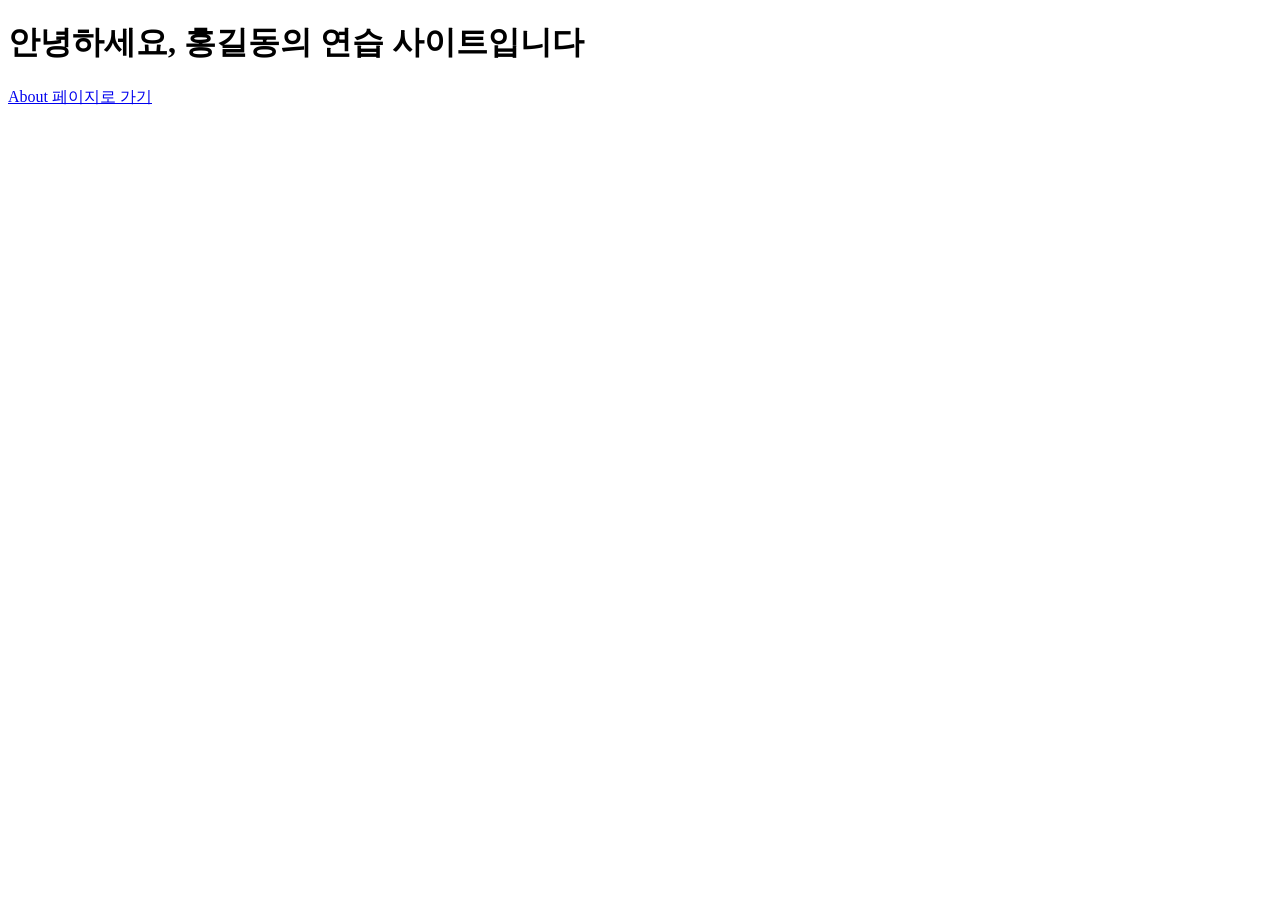
==== index.html @ f02c9bfd "index-about 페이지 추가" ====
<!DOCTYPE html>
<html lang="ko">
<head>
  <meta charset="UTF-8">
  <meta name="viewport" content="width=device-width, initial-scale=1.0">
  <title>홍길동의 연습 사이트</title>
</head>
<body>
  <h1>안녕하세요, 홍길동의 연습 사이트입니다</h1>
  <a href="about.html">About 페이지로 가기</a>
</body>
</html>
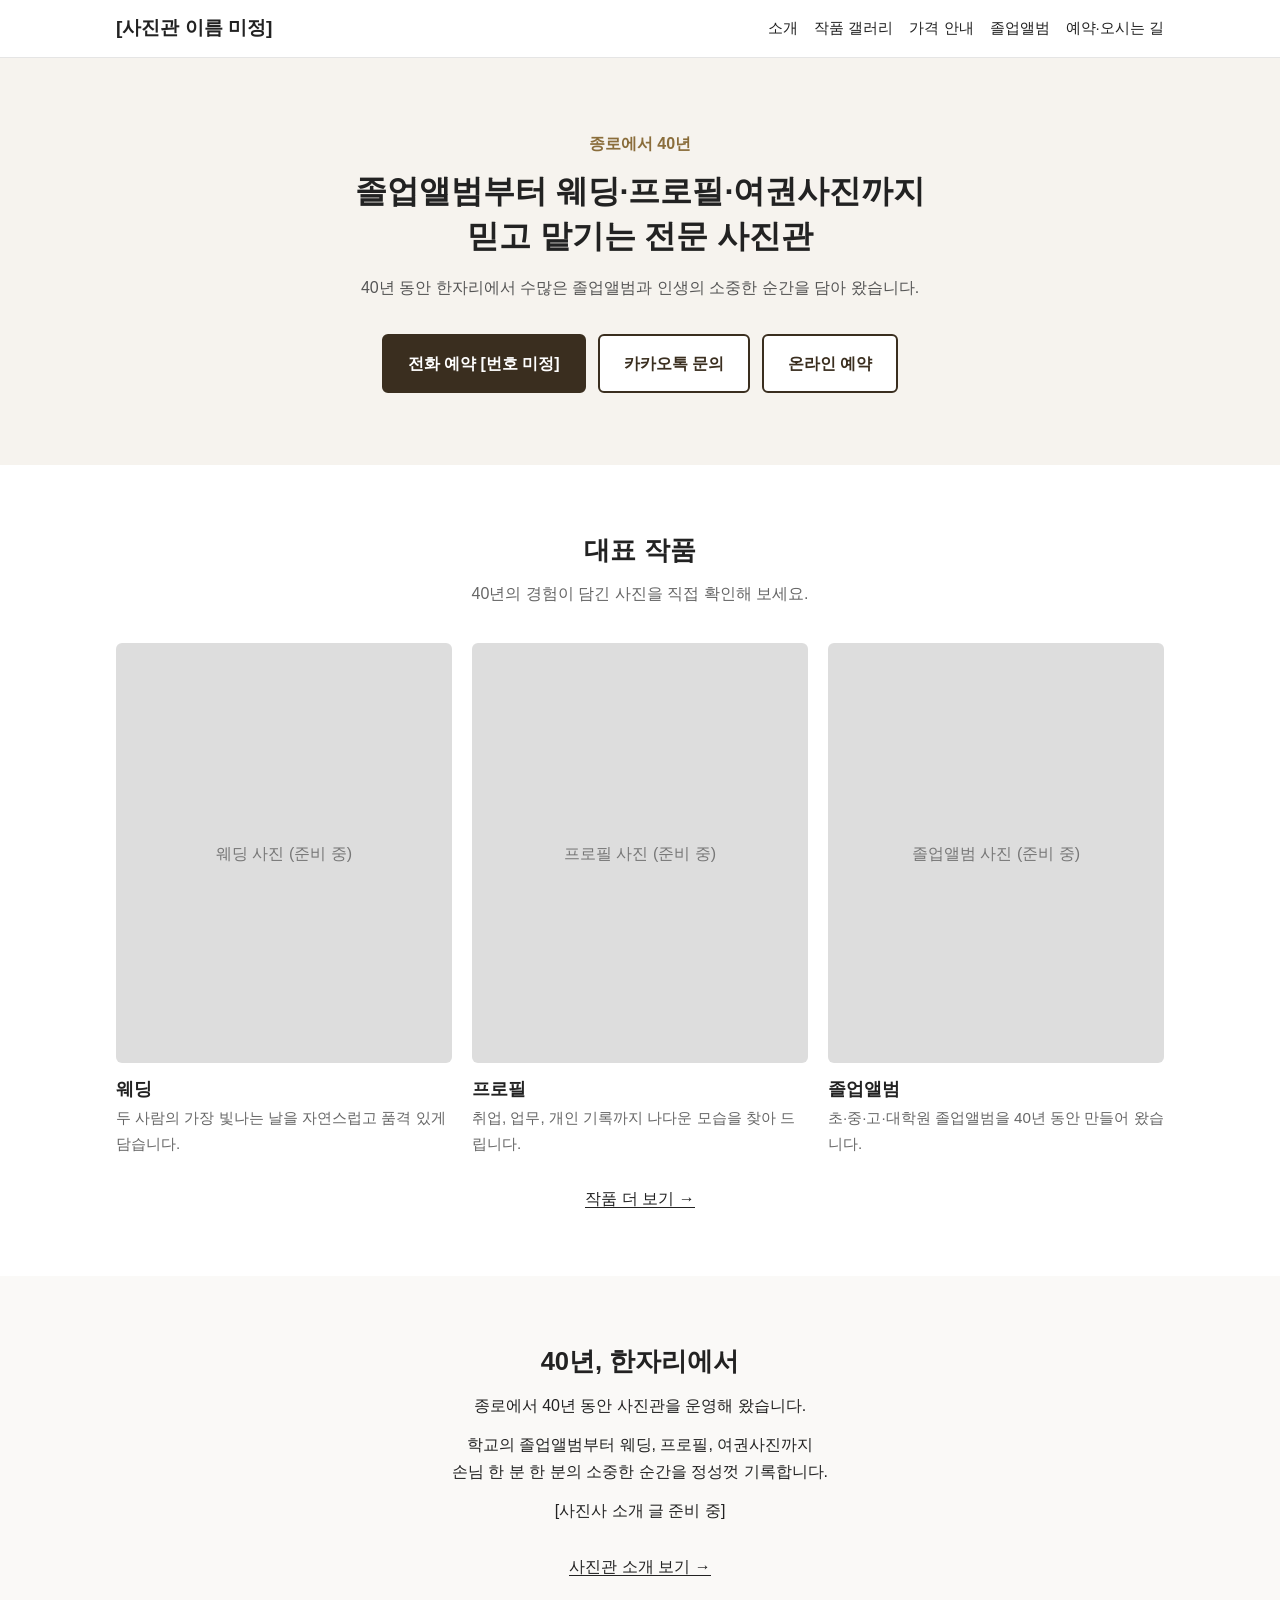
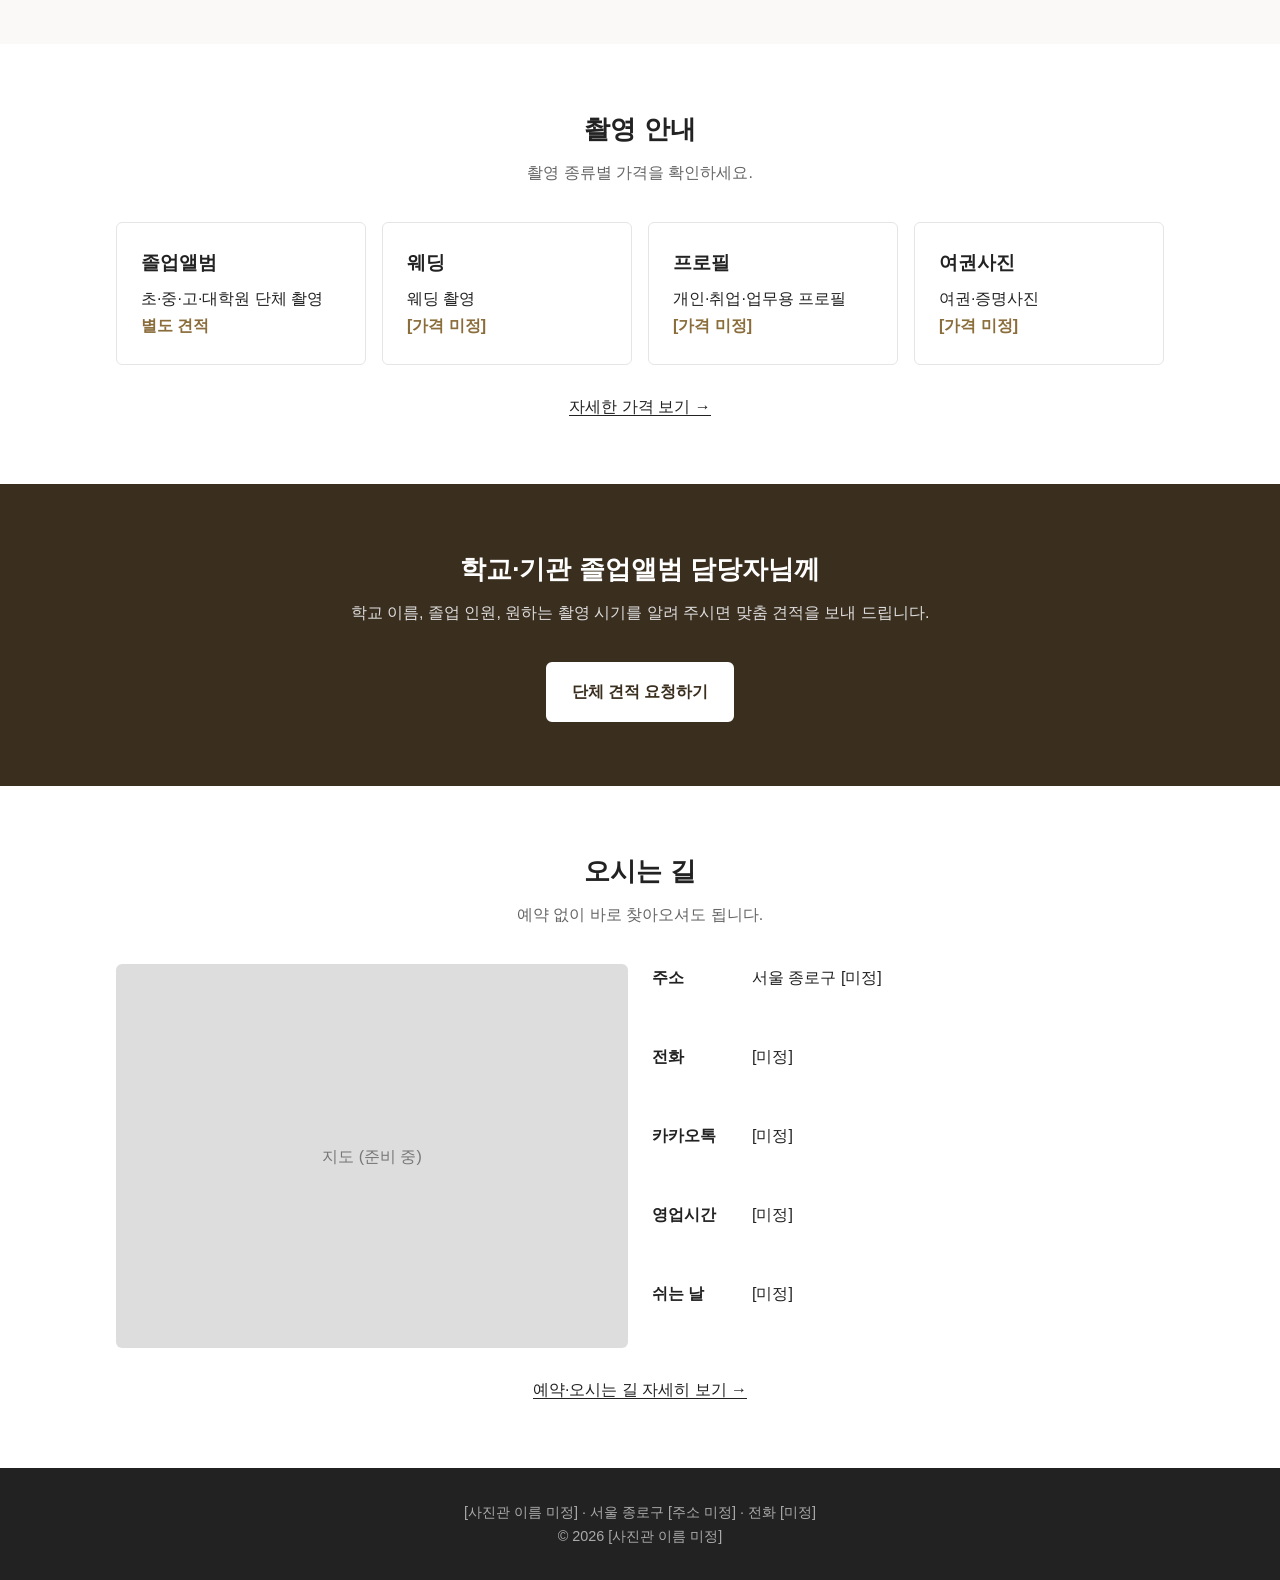
==== commit dbac6e21: "기획안에 맞춰 홈 화면 새로 만들기" ====
--- a/index.html
+++ b/index.html
@@ -3,10 +3,234 @@
 <head>
   <meta charset="UTF-8">
   <meta name="viewport" content="width=device-width, initial-scale=1.0">
-  <title>홍길동의 연습 사이트</title>
+  <title>[사진관 이름 미정] | 종로 40년 전문 사진관</title>
+  <meta name="description" content="종로에서 40년, 졸업앨범부터 웨딩·프로필·여권사진까지 믿고 맡기는 전문 사진관">
+  <style>
+    * { box-sizing: border-box; margin: 0; padding: 0; }
+    body {
+      font-family: "Malgun Gothic", "Apple SD Gothic Neo", sans-serif;
+      color: #222;
+      background: #fff;
+      line-height: 1.7;
+    }
+    a { color: inherit; text-decoration: none; }
+    .wrap { max-width: 1080px; margin: 0 auto; padding: 0 16px; }
+
+    /* 상단 메뉴 */
+    header { border-bottom: 1px solid #e5e5e5; background: #fff; position: sticky; top: 0; z-index: 10; }
+    header .wrap { display: flex; flex-wrap: wrap; align-items: center; justify-content: space-between; gap: 8px; padding-top: 12px; padding-bottom: 12px; }
+    .logo { font-size: 1.2rem; font-weight: bold; }
+    nav { display: flex; flex-wrap: wrap; gap: 4px 16px; font-size: 0.95rem; }
+    nav a:hover { color: #8a6d3b; }
+
+    /* 첫 화면 */
+    .hero { background: #f6f3ee; padding: 72px 0; text-align: center; }
+    .hero .since { color: #8a6d3b; font-weight: bold; margin-bottom: 12px; }
+    .hero h1 { font-size: 2rem; line-height: 1.4; margin-bottom: 16px; word-break: keep-all; }
+    .hero p { color: #555; margin-bottom: 32px; word-break: keep-all; }
+    .buttons { display: flex; flex-wrap: wrap; justify-content: center; gap: 12px; }
+    .btn { display: inline-block; padding: 14px 24px; border-radius: 6px; font-weight: bold; border: 2px solid #3a2e1f; }
+    .btn-main { background: #3a2e1f; color: #fff; }
+    .btn-sub { background: #fff; color: #3a2e1f; }
+
+    /* 공통 구역 */
+    section { padding: 64px 0; }
+    section h2 { font-size: 1.6rem; text-align: center; margin-bottom: 8px; }
+    section .lead { text-align: center; color: #666; margin-bottom: 36px; word-break: keep-all; }
+    .more { text-align: center; margin-top: 28px; }
+    .more a { border-bottom: 1px solid #222; }
+
+    /* 대표 작품 */
+    .grid { display: grid; grid-template-columns: repeat(auto-fit, minmax(240px, 1fr)); gap: 20px; }
+    .photo {
+      aspect-ratio: 4 / 5; background: #ddd; border-radius: 6px;
+      display: flex; align-items: center; justify-content: center; color: #777;
+    }
+    .card h3 { margin-top: 12px; font-size: 1.1rem; }
+    .card p { color: #666; font-size: 0.95rem; }
+
+    /* 소개 */
+    .about { background: #faf9f7; }
+    .about-box { max-width: 720px; margin: 0 auto; text-align: center; word-break: keep-all; }
+    .about-box p { margin-bottom: 12px; }
+
+    /* 촬영 종류 */
+    .services { display: grid; grid-template-columns: repeat(auto-fit, minmax(200px, 1fr)); gap: 16px; }
+    .service { border: 1px solid #e5e5e5; border-radius: 6px; padding: 24px; }
+    .service h3 { margin-bottom: 6px; }
+    .service .price { color: #8a6d3b; font-weight: bold; }
+
+    /* 졸업앨범 단체 */
+    .group { background: #3a2e1f; color: #fff; text-align: center; }
+    .group .lead { color: #ddd; }
+    .group .btn { border-color: #fff; background: #fff; color: #3a2e1f; }
+
+    /* 위치와 영업시간 */
+    .info { display: grid; grid-template-columns: repeat(auto-fit, minmax(260px, 1fr)); gap: 24px; }
+    .map { aspect-ratio: 4 / 3; background: #ddd; border-radius: 6px; display: flex; align-items: center; justify-content: center; color: #777; }
+    .info dl { display: grid; grid-template-columns: 90px 1fr; gap: 10px; }
+    .info dt { font-weight: bold; }
+
+    footer { background: #222; color: #aaa; padding: 32px 0; font-size: 0.9rem; text-align: center; }
+
+    /* 휴대폰 하단 고정 버튼 */
+    .mobile-bar { display: none; }
+    @media (max-width: 640px) {
+      .hero { padding: 48px 0; }
+      .hero h1 { font-size: 1.5rem; }
+      section { padding: 48px 0; }
+      body { padding-bottom: 60px; }
+      .mobile-bar {
+        display: flex; position: fixed; left: 0; right: 0; bottom: 0; z-index: 20;
+      }
+      .mobile-bar a { flex: 1; text-align: center; padding: 16px 0; font-weight: bold; color: #fff; }
+      .mobile-bar .call { background: #3a2e1f; }
+      .mobile-bar .kakao { background: #f7d900; color: #222; }
+    }
+  </style>
 </head>
 <body>
-  <h1>안녕하세요, 홍길동의 연습 사이트입니다</h1>
-  <a href="about.html">About 페이지로 가기</a>
+
+  <!-- 상단 메뉴 -->
+  <header>
+    <div class="wrap">
+      <a href="index.html" class="logo">[사진관 이름 미정]</a>
+      <nav>
+        <a href="about.html">소개</a>
+        <a href="gallery.html">작품 갤러리</a>
+        <a href="price.html">가격 안내</a>
+        <a href="album.html">졸업앨범</a>
+        <a href="contact.html">예약·오시는 길</a>
+      </nav>
+    </div>
+  </header>
+
+  <!-- 첫 화면: 핵심 문장과 예약 버튼 -->
+  <div class="hero">
+    <div class="wrap">
+      <p class="since">종로에서 40년</p>
+      <h1>졸업앨범부터 웨딩·프로필·여권사진까지<br>믿고 맡기는 전문 사진관</h1>
+      <p>40년 동안 한자리에서 수많은 졸업앨범과 인생의 소중한 순간을 담아 왔습니다.</p>
+      <div class="buttons">
+        <a href="tel:" class="btn btn-main">전화 예약 [번호 미정]</a>
+        <a href="#" class="btn btn-sub">카카오톡 문의</a>
+        <a href="contact.html" class="btn btn-sub">온라인 예약</a>
+      </div>
+    </div>
+  </div>
+
+  <!-- 1. 대표 작품 -->
+  <section>
+    <div class="wrap">
+      <h2>대표 작품</h2>
+      <p class="lead">40년의 경험이 담긴 사진을 직접 확인해 보세요.</p>
+      <div class="grid">
+        <div class="card">
+          <div class="photo">웨딩 사진 (준비 중)</div>
+          <h3>웨딩</h3>
+          <p>두 사람의 가장 빛나는 날을 자연스럽고 품격 있게 담습니다.</p>
+        </div>
+        <div class="card">
+          <div class="photo">프로필 사진 (준비 중)</div>
+          <h3>프로필</h3>
+          <p>취업, 업무, 개인 기록까지 나다운 모습을 찾아 드립니다.</p>
+        </div>
+        <div class="card">
+          <div class="photo">졸업앨범 사진 (준비 중)</div>
+          <h3>졸업앨범</h3>
+          <p>초·중·고·대학원 졸업앨범을 40년 동안 만들어 왔습니다.</p>
+        </div>
+      </div>
+      <p class="more"><a href="gallery.html">작품 더 보기 →</a></p>
+    </div>
+  </section>
+
+  <!-- 2. 40년 경력과 사진사 소개 -->
+  <section class="about">
+    <div class="wrap">
+      <h2>40년, 한자리에서</h2>
+      <div class="about-box">
+        <p>종로에서 40년 동안 사진관을 운영해 왔습니다.</p>
+        <p>학교의 졸업앨범부터 웨딩, 프로필, 여권사진까지<br>손님 한 분 한 분의 소중한 순간을 정성껏 기록합니다.</p>
+        <p>[사진사 소개 글 준비 중]</p>
+      </div>
+      <p class="more"><a href="about.html">사진관 소개 보기 →</a></p>
+    </div>
+  </section>
+
+  <!-- 3. 촬영 종류별 가격 -->
+  <section>
+    <div class="wrap">
+      <h2>촬영 안내</h2>
+      <p class="lead">촬영 종류별 가격을 확인하세요.</p>
+      <div class="services">
+        <div class="service">
+          <h3>졸업앨범</h3>
+          <p>초·중·고·대학원 단체 촬영</p>
+          <p class="price">별도 견적</p>
+        </div>
+        <div class="service">
+          <h3>웨딩</h3>
+          <p>웨딩 촬영</p>
+          <p class="price">[가격 미정]</p>
+        </div>
+        <div class="service">
+          <h3>프로필</h3>
+          <p>개인·취업·업무용 프로필</p>
+          <p class="price">[가격 미정]</p>
+        </div>
+        <div class="service">
+          <h3>여권사진</h3>
+          <p>여권·증명사진</p>
+          <p class="price">[가격 미정]</p>
+        </div>
+      </div>
+      <p class="more"><a href="price.html">자세한 가격 보기 →</a></p>
+    </div>
+  </section>
+
+  <!-- 학교·기관 단체 견적 -->
+  <section class="group">
+    <div class="wrap">
+      <h2>학교·기관 졸업앨범 담당자님께</h2>
+      <p class="lead">학교 이름, 졸업 인원, 원하는 촬영 시기를 알려 주시면 맞춤 견적을 보내 드립니다.</p>
+      <div class="buttons">
+        <a href="album.html" class="btn">단체 견적 요청하기</a>
+      </div>
+    </div>
+  </section>
+
+  <!-- 4. 위치와 영업시간 -->
+  <section>
+    <div class="wrap">
+      <h2>오시는 길</h2>
+      <p class="lead">예약 없이 바로 찾아오셔도 됩니다.</p>
+      <div class="info">
+        <div class="map">지도 (준비 중)</div>
+        <dl>
+          <dt>주소</dt><dd>서울 종로구 [미정]</dd>
+          <dt>전화</dt><dd>[미정]</dd>
+          <dt>카카오톡</dt><dd>[미정]</dd>
+          <dt>영업시간</dt><dd>[미정]</dd>
+          <dt>쉬는 날</dt><dd>[미정]</dd>
+        </dl>
+      </div>
+      <p class="more"><a href="contact.html">예약·오시는 길 자세히 보기 →</a></p>
+    </div>
+  </section>
+
+  <footer>
+    <div class="wrap">
+      <p>[사진관 이름 미정] · 서울 종로구 [주소 미정] · 전화 [미정]</p>
+      <p>© 2026 [사진관 이름 미정]</p>
+    </div>
+  </footer>
+
+  <!-- 휴대폰에서만 보이는 하단 버튼 -->
+  <div class="mobile-bar">
+    <a href="tel:" class="call">전화 예약</a>
+    <a href="#" class="kakao">카카오톡 문의</a>
+  </div>
+
 </body>
 </html>
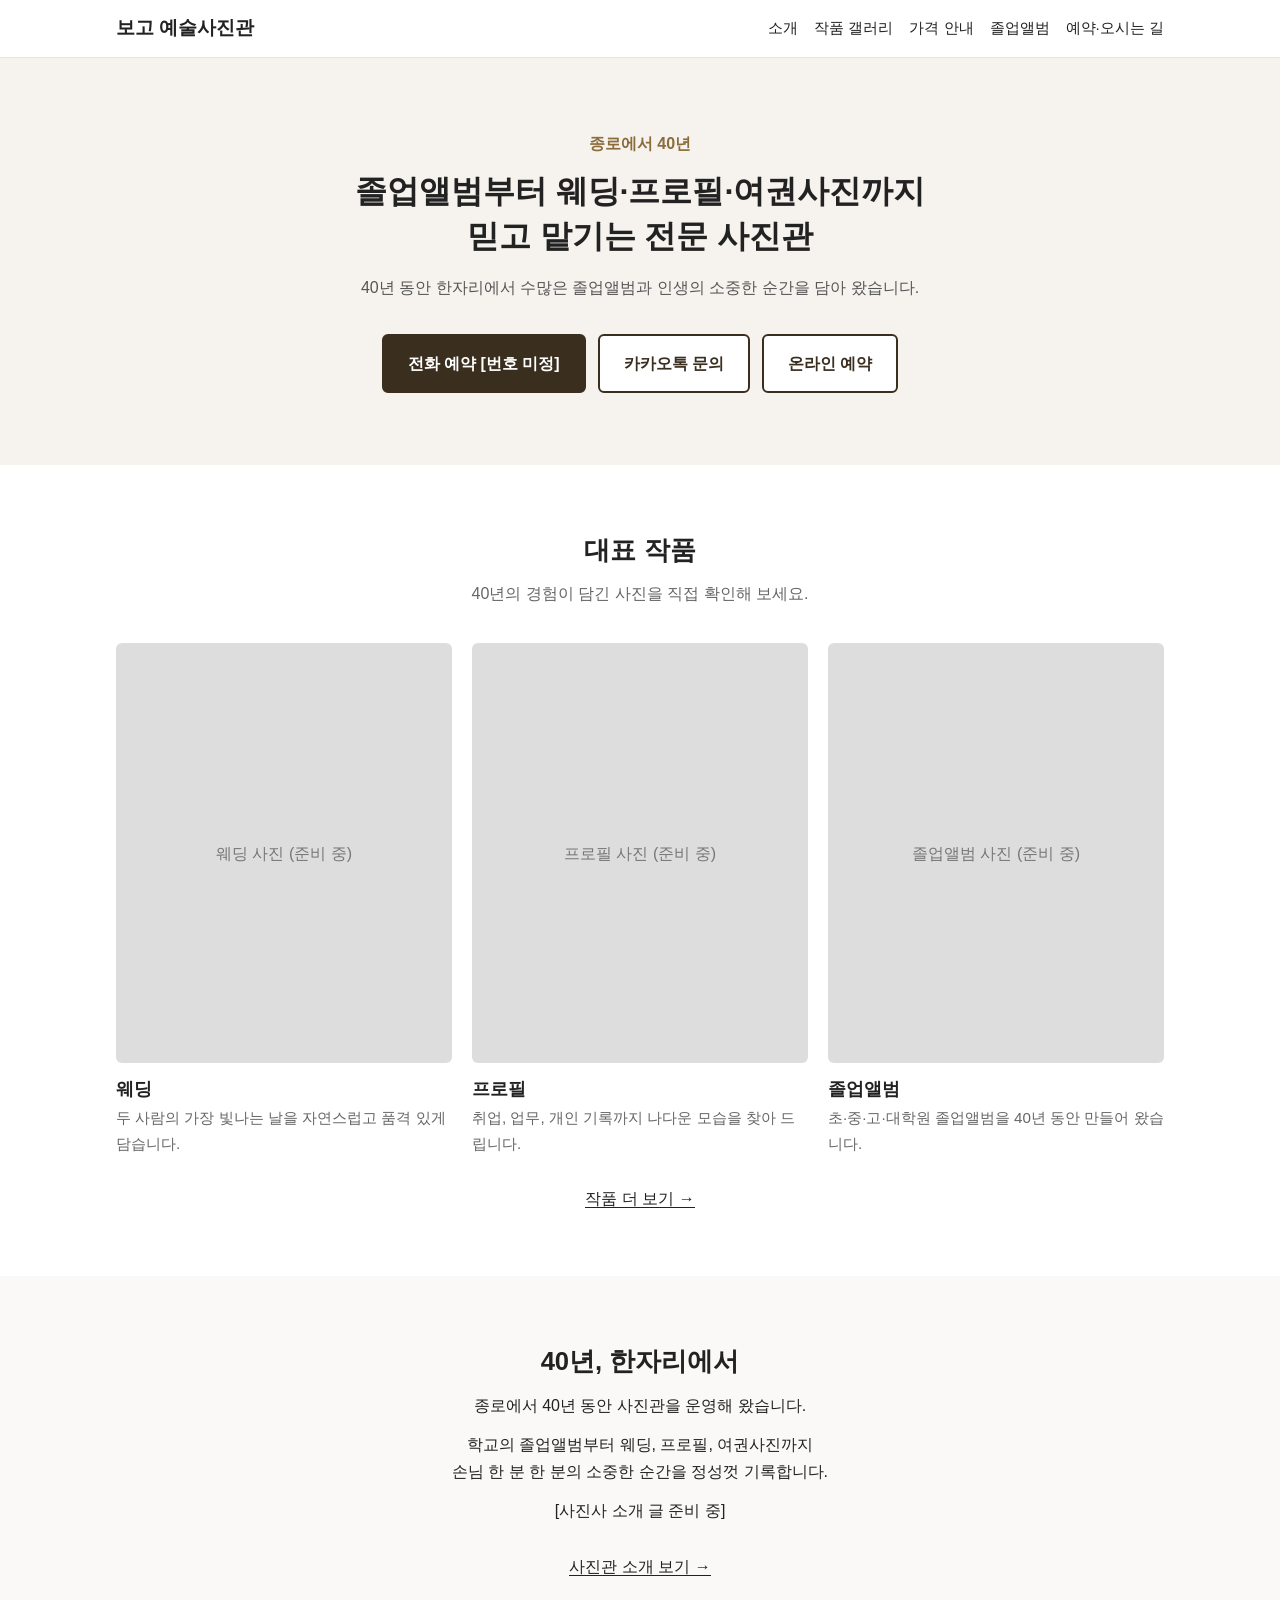
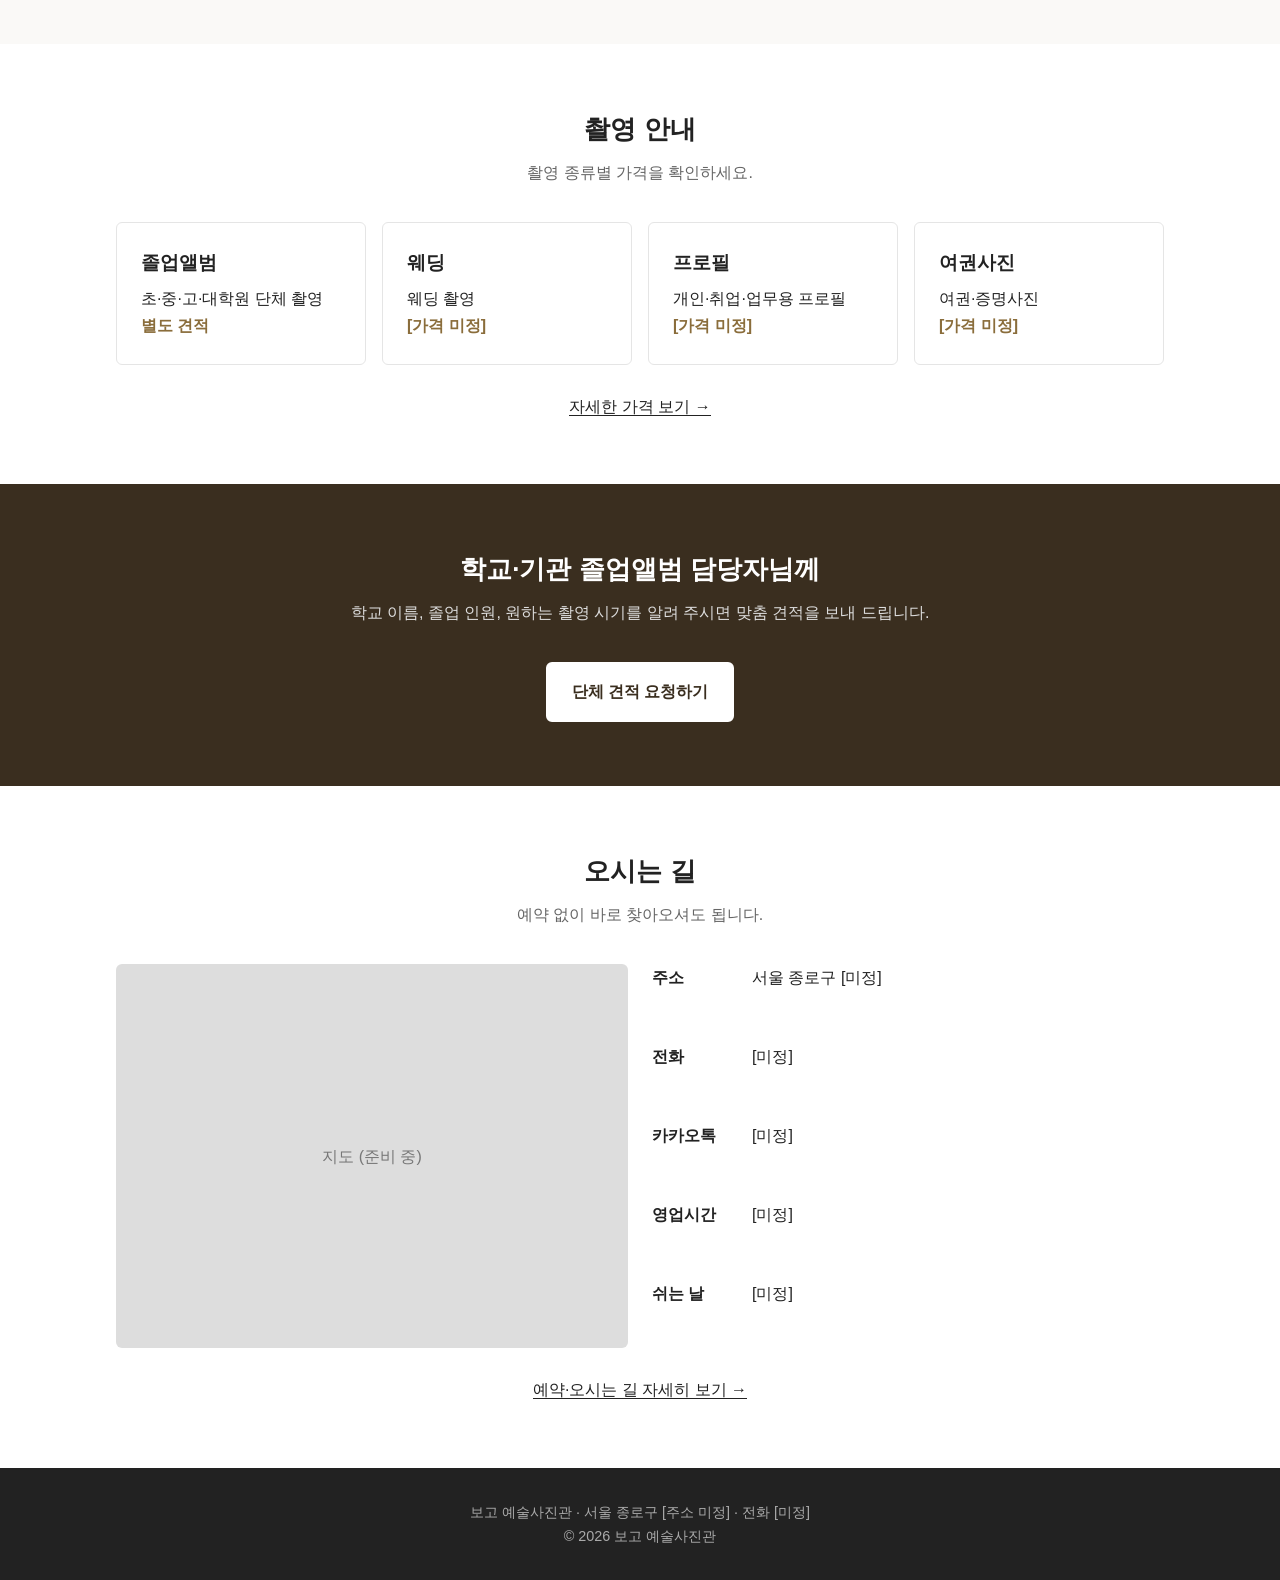
==== commit e81a07df: "사진관 이름 반영, 가격 안내 페이지와 리서치 문서 추가 - 홈 화면의 [사진관 이름 미정]을 보고 예술사진관으로 변경 - 가격 안내 페이지(price.html) 추가: 여권사진·" ====
--- a/index.html
+++ b/index.html
@@ -3,7 +3,7 @@
 <head>
   <meta charset="UTF-8">
   <meta name="viewport" content="width=device-width, initial-scale=1.0">
-  <title>[사진관 이름 미정] | 종로 40년 전문 사진관</title>
+  <title>보고 예술사진관 | 종로 40년 전문 사진관</title>
   <meta name="description" content="종로에서 40년, 졸업앨범부터 웨딩·프로필·여권사진까지 믿고 맡기는 전문 사진관">
   <style>
     * { box-sizing: border-box; margin: 0; padding: 0; }
@@ -94,7 +94,7 @@
   <!-- 상단 메뉴 -->
   <header>
     <div class="wrap">
-      <a href="index.html" class="logo">[사진관 이름 미정]</a>
+      <a href="index.html" class="logo">보고 예술사진관</a>
       <nav>
         <a href="about.html">소개</a>
         <a href="gallery.html">작품 갤러리</a>
@@ -221,8 +221,8 @@
 
   <footer>
     <div class="wrap">
-      <p>[사진관 이름 미정] · 서울 종로구 [주소 미정] · 전화 [미정]</p>
-      <p>© 2026 [사진관 이름 미정]</p>
+      <p>보고 예술사진관 · 서울 종로구 [주소 미정] · 전화 [미정]</p>
+      <p>© 2026 보고 예술사진관</p>
     </div>
   </footer>
 
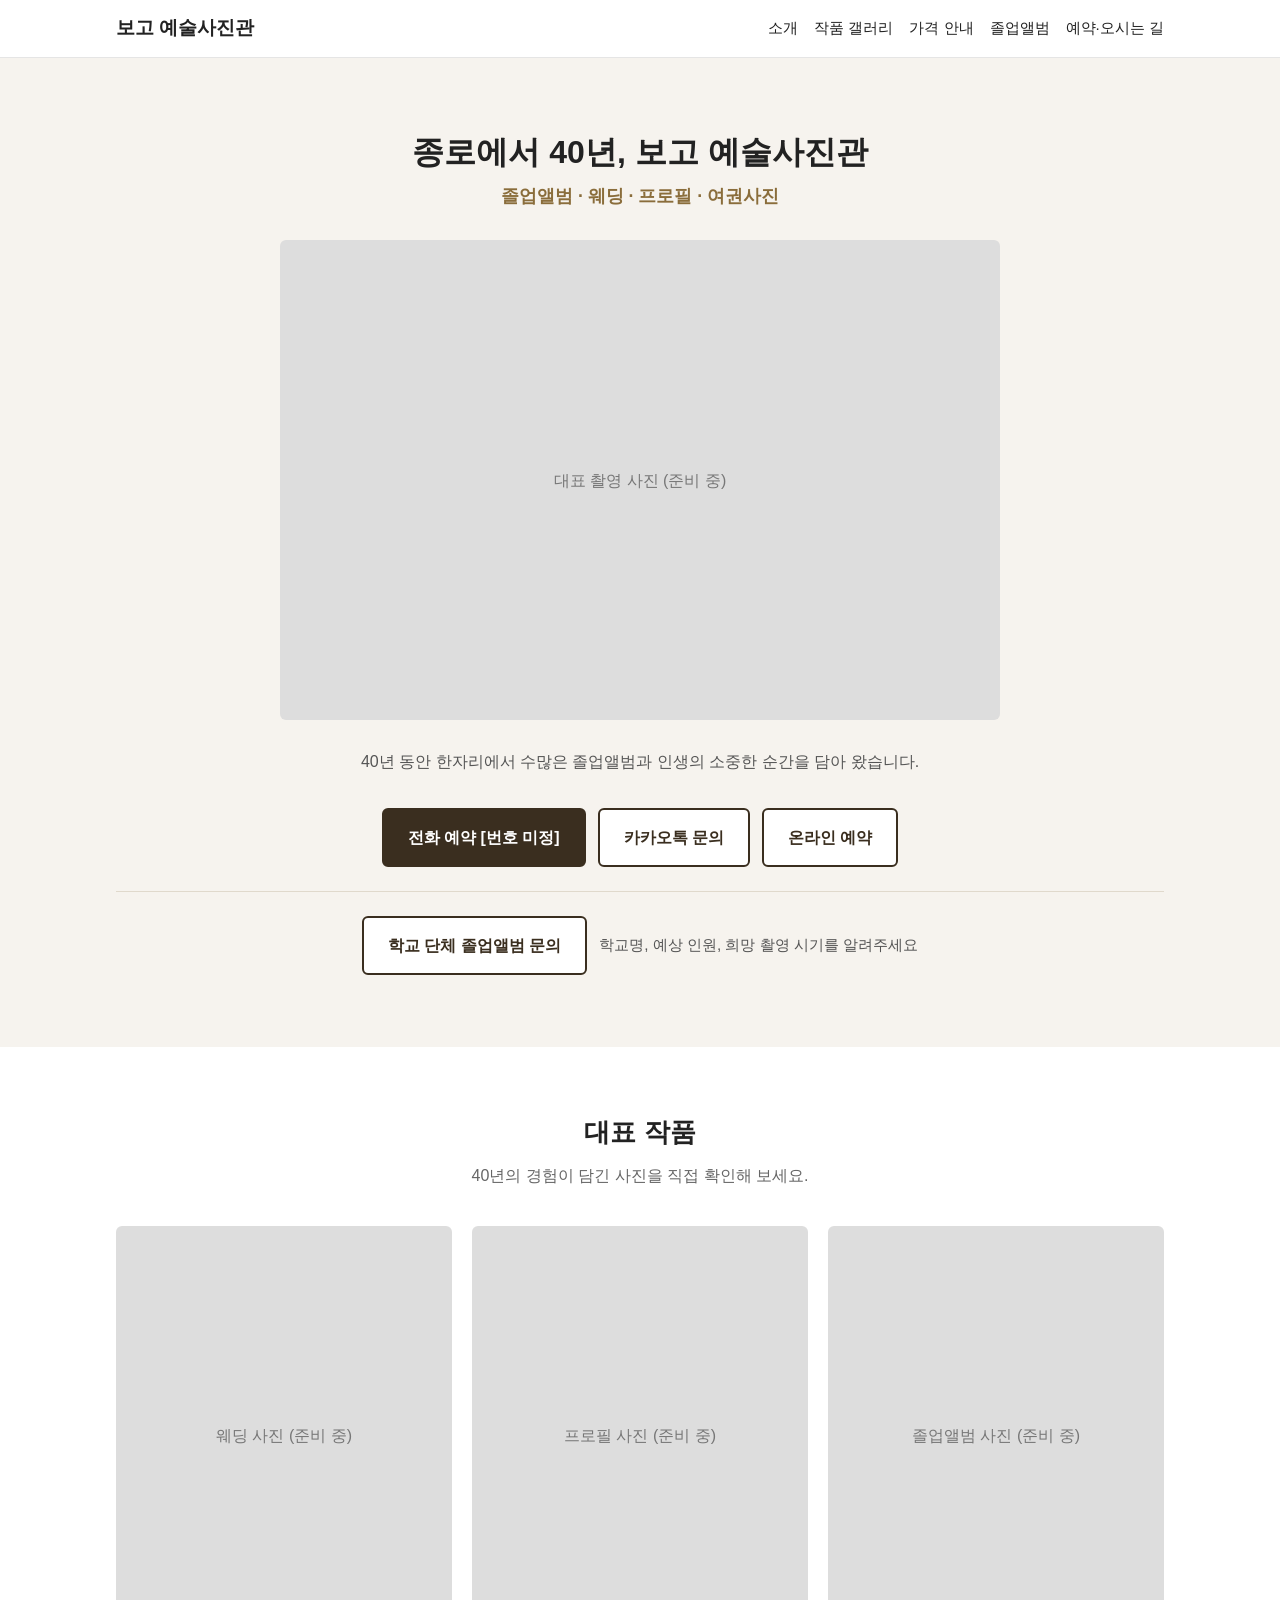
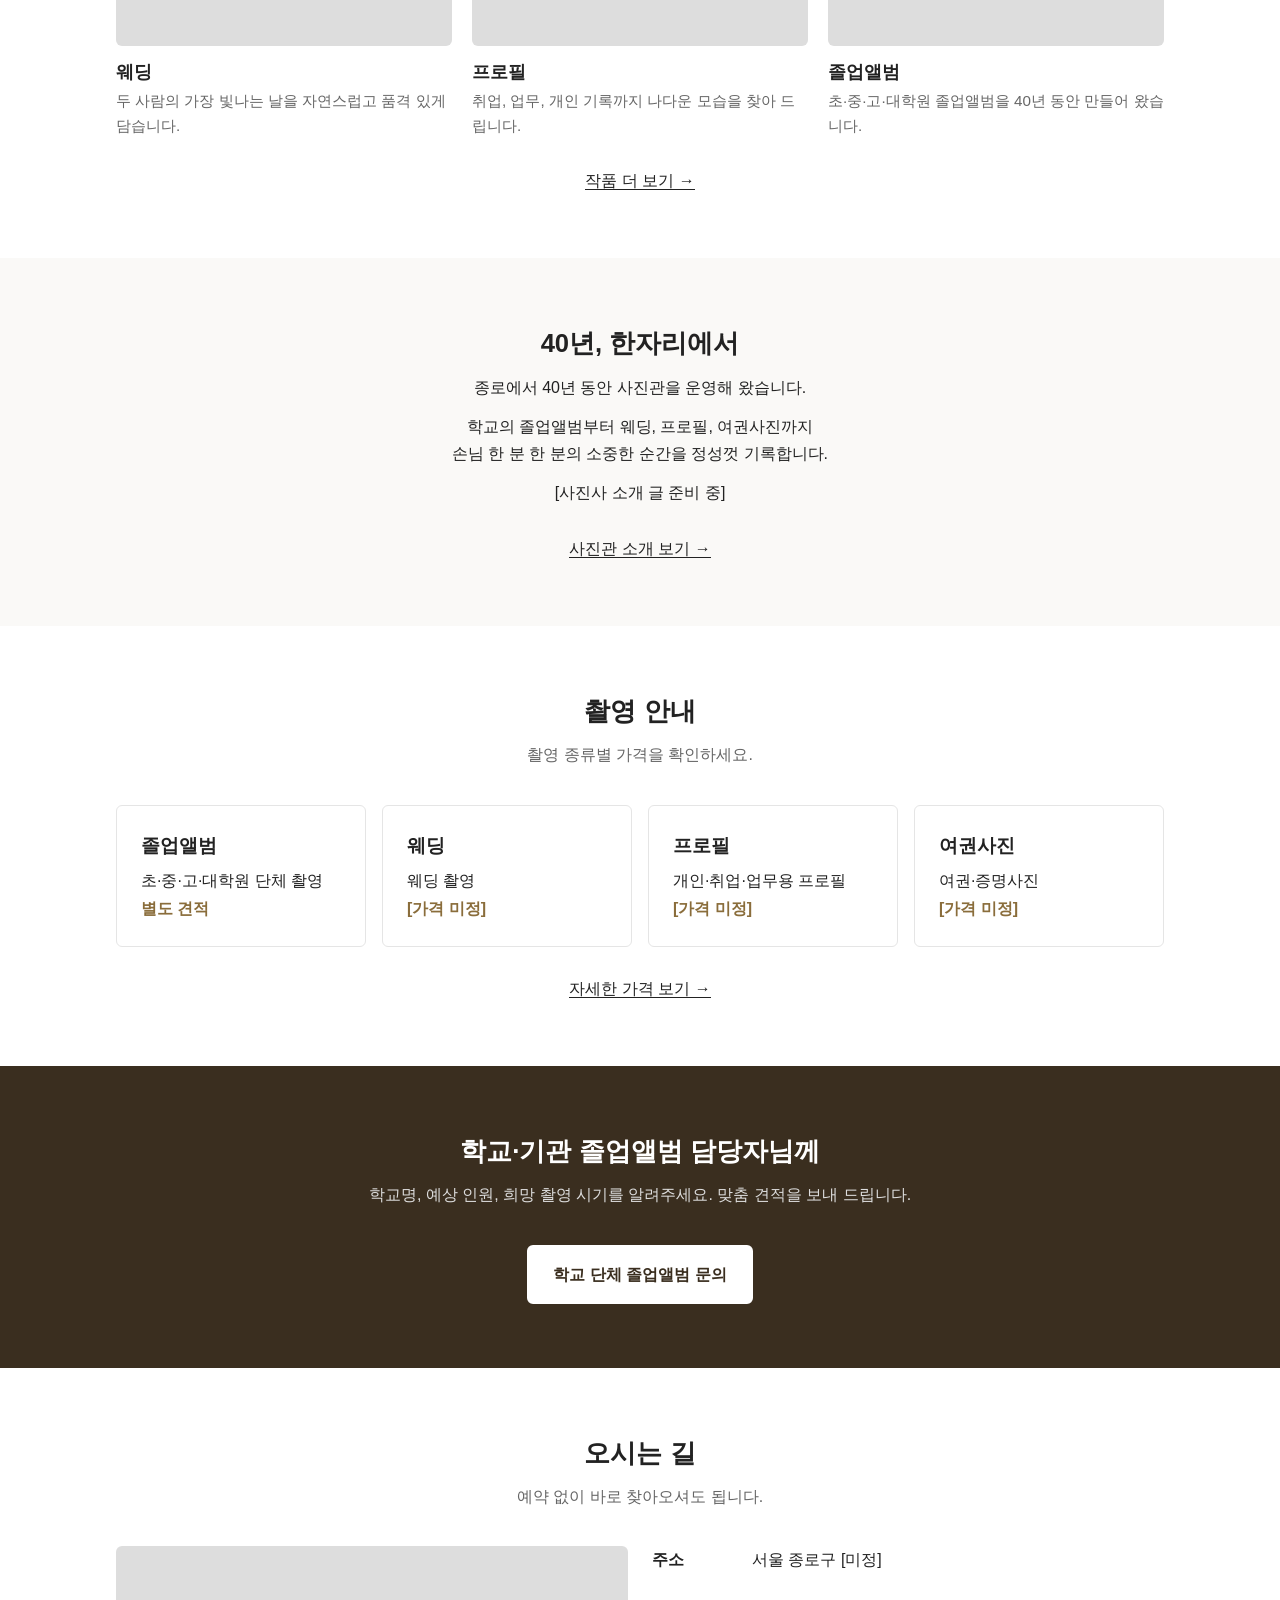
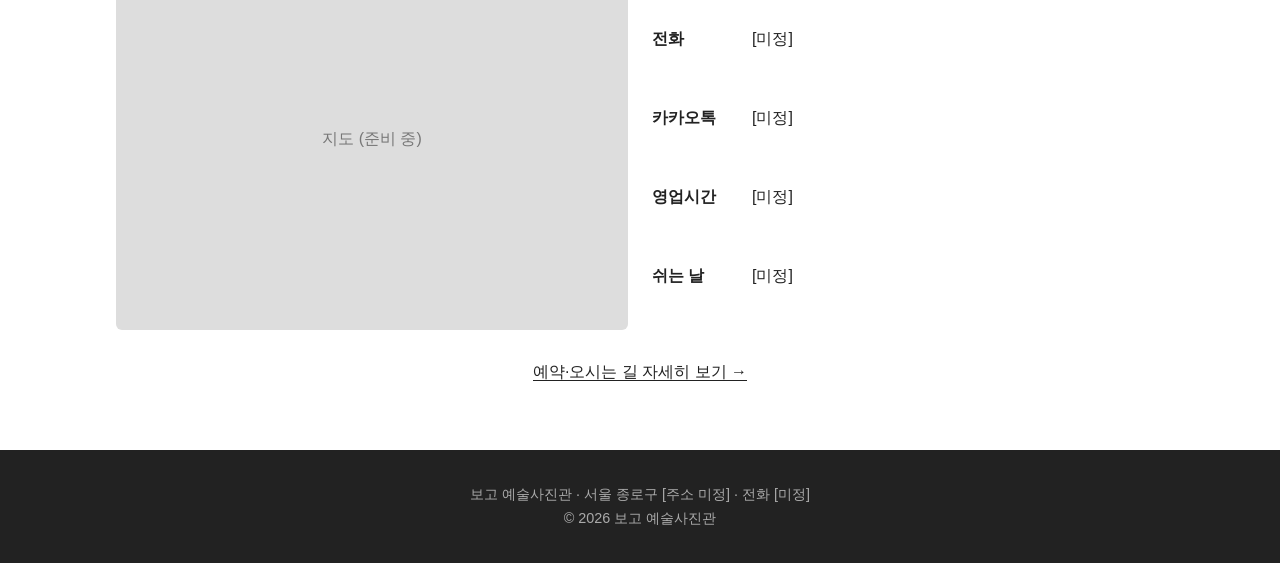
==== commit 79b13382: "홈 첫 화면 제목 정리, 학교 단체 졸업앨범 문의 버튼 추가 - 제목을 "종로에서 40년, 보고 예술사진관"으로 줄이고 촬영 종류 한 줄 추가 - 제목 아래 대표 촬영 사진 자리 " ====
--- a/index.html
+++ b/index.html
@@ -25,13 +25,23 @@
 
     /* 첫 화면 */
     .hero { background: #f6f3ee; padding: 72px 0; text-align: center; }
-    .hero .since { color: #8a6d3b; font-weight: bold; margin-bottom: 12px; }
-    .hero h1 { font-size: 2rem; line-height: 1.4; margin-bottom: 16px; word-break: keep-all; }
+    .hero h1 { font-size: 2rem; line-height: 1.4; margin-bottom: 8px; word-break: keep-all; }
+    .hero .kinds { color: #8a6d3b; font-weight: bold; font-size: 1.1rem; margin-bottom: 28px; }
+    .hero-photo {
+      max-width: 720px; margin: 0 auto 28px; aspect-ratio: 3 / 2;
+      background: #ddd; border-radius: 6px;
+      display: flex; align-items: center; justify-content: center; color: #777;
+    }
     .hero p { color: #555; margin-bottom: 32px; word-break: keep-all; }
     .buttons { display: flex; flex-wrap: wrap; justify-content: center; gap: 12px; }
     .btn { display: inline-block; padding: 14px 24px; border-radius: 6px; font-weight: bold; border: 2px solid #3a2e1f; }
     .btn-main { background: #3a2e1f; color: #fff; }
     .btn-sub { background: #fff; color: #3a2e1f; }
+    .school {
+      display: flex; flex-wrap: wrap; justify-content: center; align-items: center; gap: 8px 12px;
+      margin-top: 24px; padding-top: 24px; border-top: 1px solid #e0d9cc;
+    }
+    .school span { color: #555; font-size: 0.95rem; word-break: keep-all; }
 
     /* 공통 구역 */
     section { padding: 64px 0; }
@@ -108,13 +118,18 @@
   <!-- 첫 화면: 핵심 문장과 예약 버튼 -->
   <div class="hero">
     <div class="wrap">
-      <p class="since">종로에서 40년</p>
-      <h1>졸업앨범부터 웨딩·프로필·여권사진까지<br>믿고 맡기는 전문 사진관</h1>
+      <h1>종로에서 40년, 보고 예술사진관</h1>
+      <p class="kinds">졸업앨범 · 웨딩 · 프로필 · 여권사진</p>
+      <div class="hero-photo">대표 촬영 사진 (준비 중)</div>
       <p>40년 동안 한자리에서 수많은 졸업앨범과 인생의 소중한 순간을 담아 왔습니다.</p>
       <div class="buttons">
         <a href="tel:" class="btn btn-main">전화 예약 [번호 미정]</a>
         <a href="#" class="btn btn-sub">카카오톡 문의</a>
         <a href="contact.html" class="btn btn-sub">온라인 예약</a>
+      </div>
+      <div class="school">
+        <a href="album.html" class="btn btn-sub">학교 단체 졸업앨범 문의</a>
+        <span>학교명, 예상 인원, 희망 촬영 시기를 알려주세요</span>
       </div>
     </div>
   </div>
@@ -193,9 +208,9 @@
   <section class="group">
     <div class="wrap">
       <h2>학교·기관 졸업앨범 담당자님께</h2>
-      <p class="lead">학교 이름, 졸업 인원, 원하는 촬영 시기를 알려 주시면 맞춤 견적을 보내 드립니다.</p>
+      <p class="lead">학교명, 예상 인원, 희망 촬영 시기를 알려주세요. 맞춤 견적을 보내 드립니다.</p>
       <div class="buttons">
-        <a href="album.html" class="btn">단체 견적 요청하기</a>
+        <a href="album.html" class="btn">학교 단체 졸업앨범 문의</a>
       </div>
     </div>
   </section>
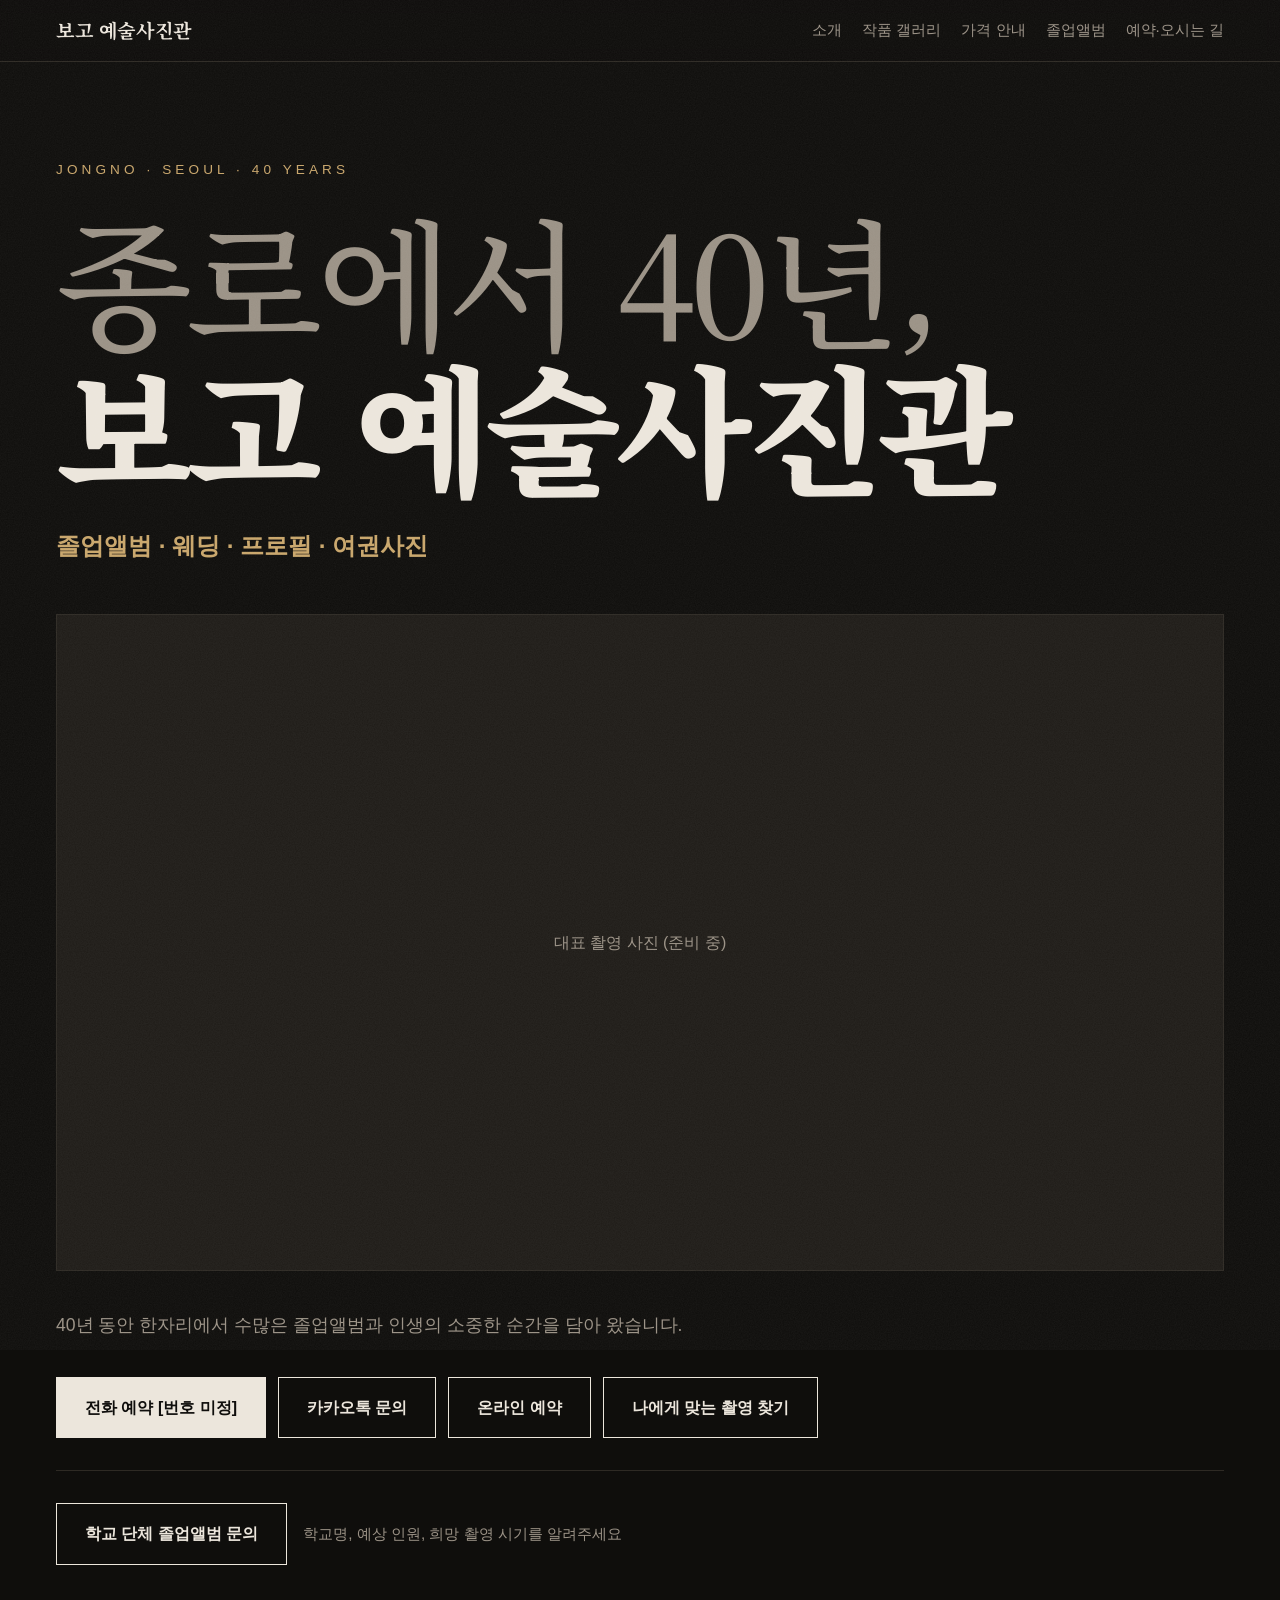
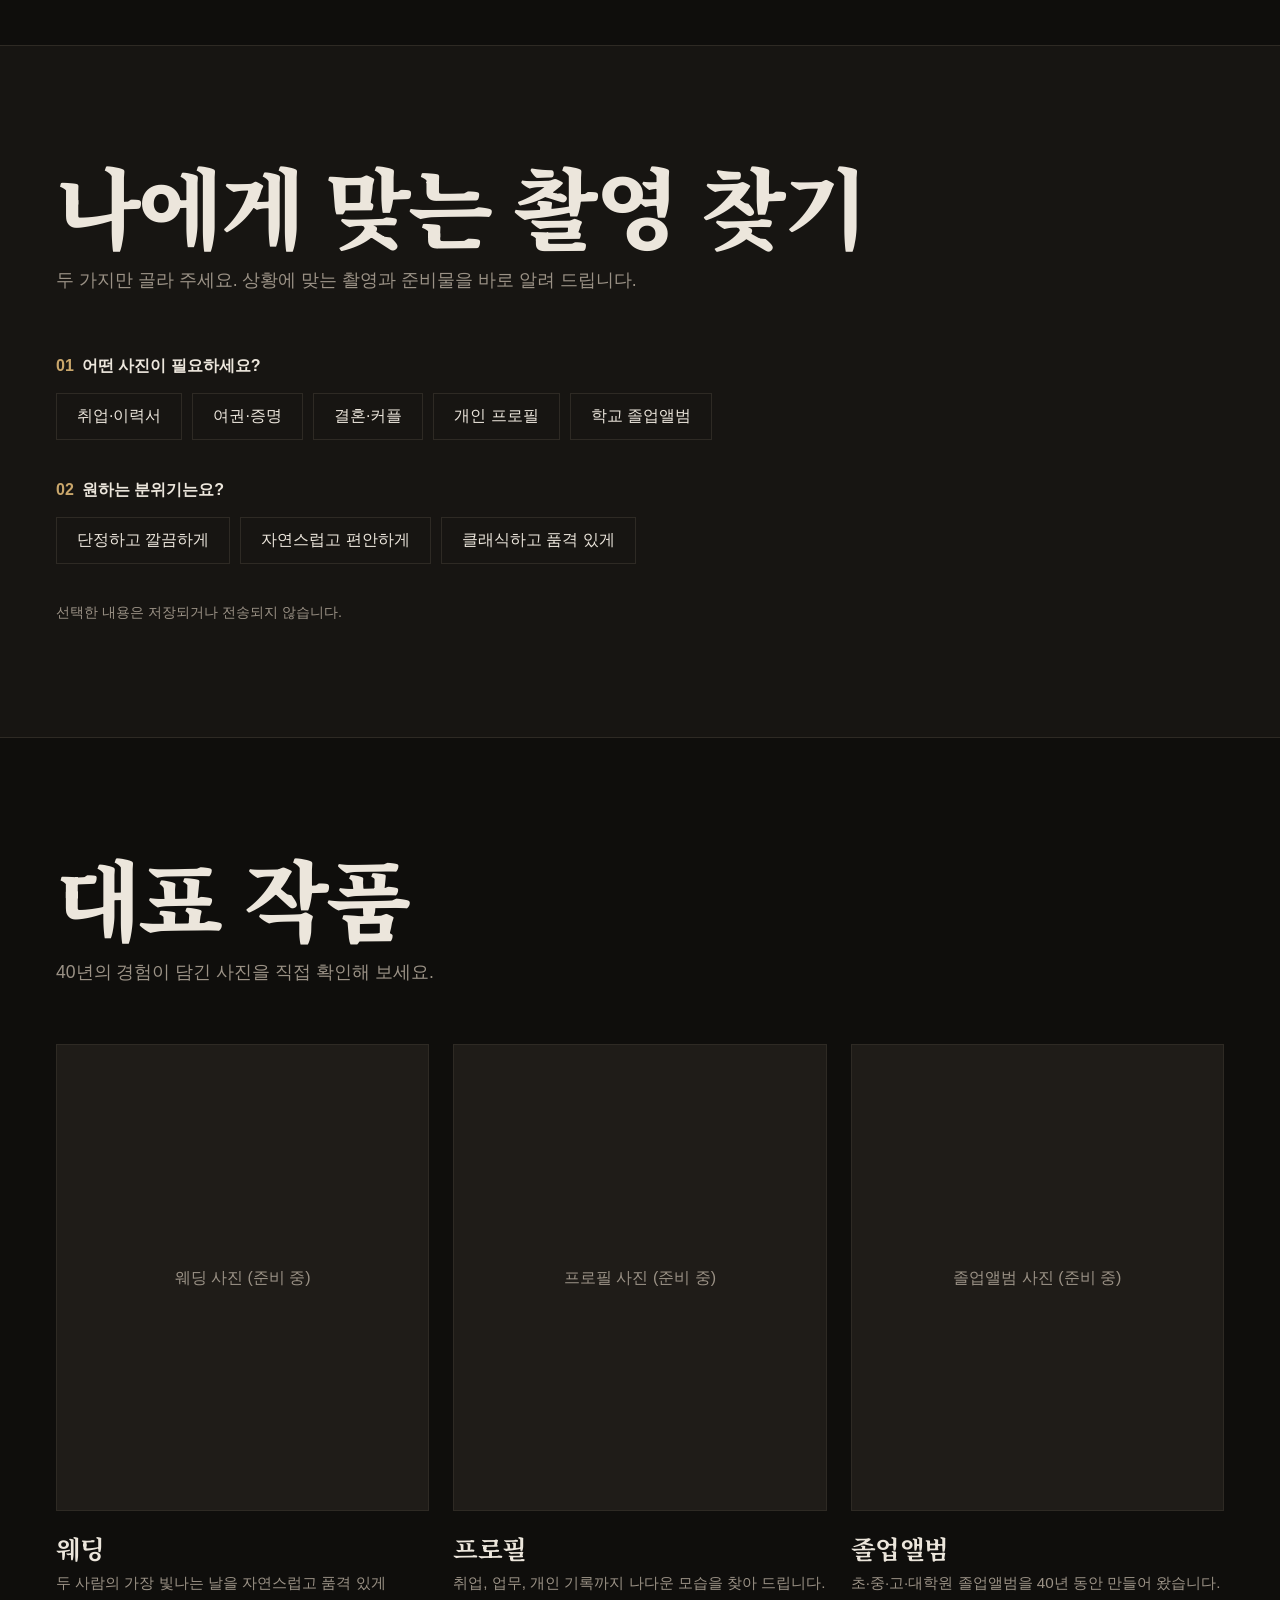
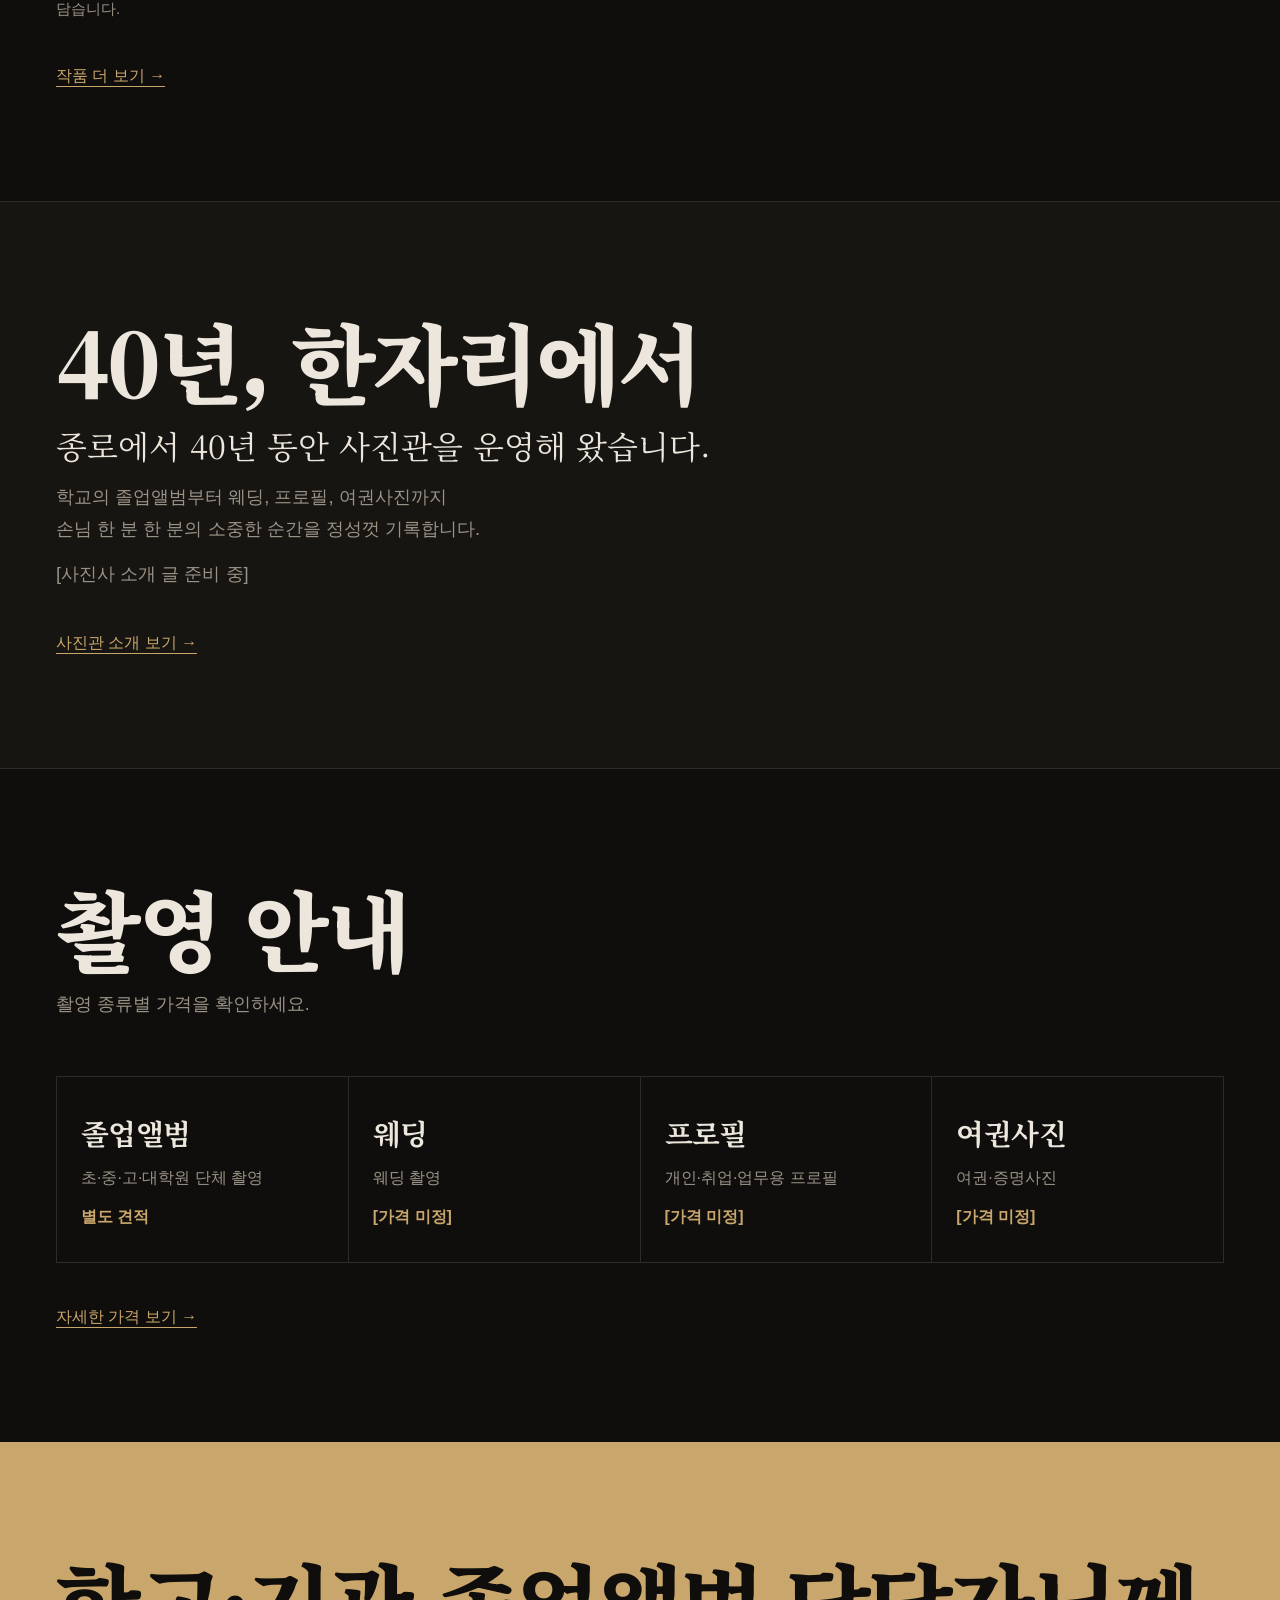
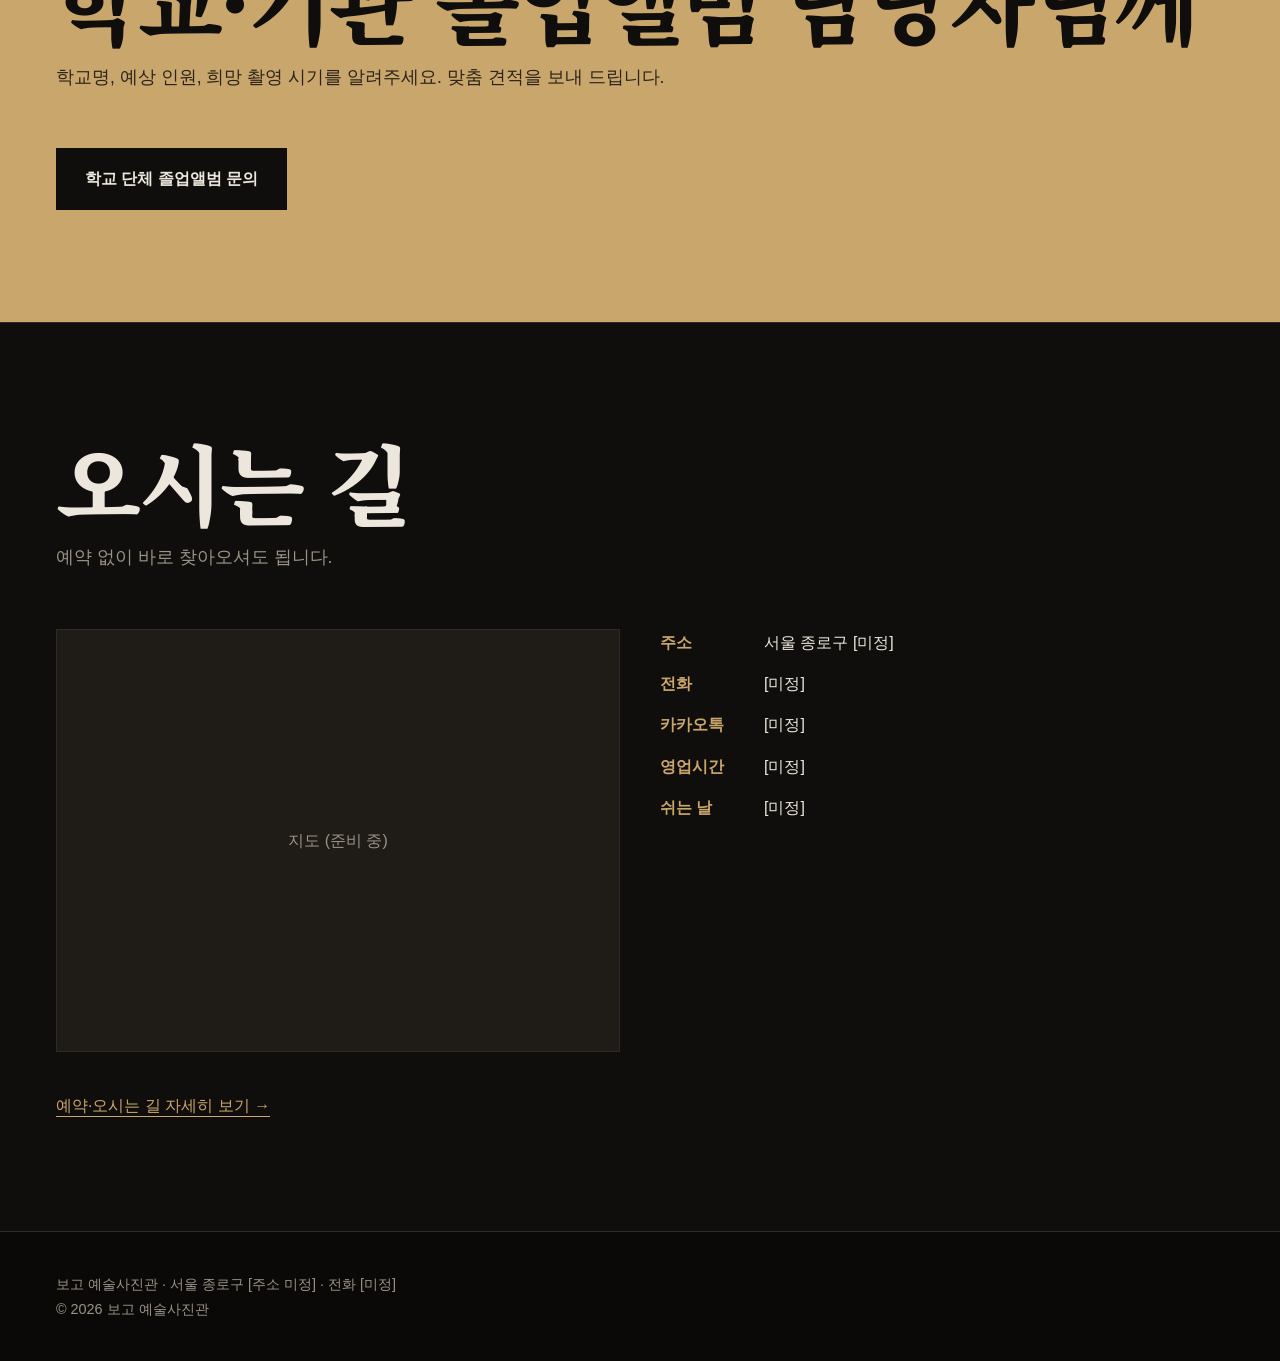
==== commit 1432b4e1: "홈 화면 디자인 트렌드 적용: 큰 타이포 · 다크+그레인 · AI 개인화(선택형) - 큰 타이포(Big Typography): 첫 화면 제목과 구역 제목을 대형 세리프(Noto S" ====
--- a/index.html
+++ b/index.html
@@ -5,96 +5,169 @@
   <meta name="viewport" content="width=device-width, initial-scale=1.0">
   <title>보고 예술사진관 | 종로 40년 전문 사진관</title>
   <meta name="description" content="종로에서 40년, 졸업앨범부터 웨딩·프로필·여권사진까지 믿고 맡기는 전문 사진관">
+  <link rel="preconnect" href="https://fonts.googleapis.com">
+  <link rel="preconnect" href="https://fonts.gstatic.com" crossorigin>
+  <link href="https://fonts.googleapis.com/css2?family=Noto+Serif+KR:wght@500;700;900&display=swap" rel="stylesheet">
   <style>
+    :root {
+      --bg: #0f0e0c;
+      --bg-2: #171512;
+      --panel: #1f1c18;
+      --line: #2e2a24;
+      --text: #ece6dc;
+      --muted: #9b9286;
+      --accent: #c9a66b;
+      --display: "Noto Serif KR", "Batang", serif;
+    }
     * { box-sizing: border-box; margin: 0; padding: 0; }
+    html { background: var(--bg); }
     body {
       font-family: "Malgun Gothic", "Apple SD Gothic Neo", sans-serif;
-      color: #222;
-      background: #fff;
+      color: var(--text);
+      background: var(--bg);
       line-height: 1.7;
-    }
+      word-break: keep-all;
+      overflow-x: hidden;
+    }
+    /* 필름 그레인 */
+    body::after {
+      content: ""; position: fixed; inset: -50%; z-index: 100; pointer-events: none;
+      background-image: url("data:image/svg+xml,%3Csvg xmlns='http://www.w3.org/2000/svg' width='220' height='220'%3E%3Cfilter id='n'%3E%3CfeTurbulence type='fractalNoise' baseFrequency='0.85' numOctaves='3' stitchTiles='stitch'/%3E%3CfeColorMatrix values='0 0 0 0 1  0 0 0 0 1  0 0 0 0 1  0 0 0 0.55 0'/%3E%3C/filter%3E%3Crect width='100%25' height='100%25' filter='url(%23n)'/%3E%3C/svg%3E");
+      opacity: 0.09;
+      animation: grain 1.2s steps(6) infinite;
+    }
+    @keyframes grain {
+      0%   { transform: translate(0, 0); }
+      20%  { transform: translate(-3%, 2%); }
+      40%  { transform: translate(2%, -3%); }
+      60%  { transform: translate(-2%, -1%); }
+      80%  { transform: translate(3%, 3%); }
+      100% { transform: translate(0, 0); }
+    }
+    @media (prefers-reduced-motion: reduce) { body::after { animation: none; } }
+
     a { color: inherit; text-decoration: none; }
-    .wrap { max-width: 1080px; margin: 0 auto; padding: 0 16px; }
+    .wrap { max-width: 1200px; margin: 0 auto; padding: 0 16px; }
 
     /* 상단 메뉴 */
-    header { border-bottom: 1px solid #e5e5e5; background: #fff; position: sticky; top: 0; z-index: 10; }
-    header .wrap { display: flex; flex-wrap: wrap; align-items: center; justify-content: space-between; gap: 8px; padding-top: 12px; padding-bottom: 12px; }
-    .logo { font-size: 1.2rem; font-weight: bold; }
-    nav { display: flex; flex-wrap: wrap; gap: 4px 16px; font-size: 0.95rem; }
-    nav a:hover { color: #8a6d3b; }
+    header { border-bottom: 1px solid var(--line); background: rgba(15,14,12,0.85); backdrop-filter: blur(8px); position: sticky; top: 0; z-index: 10; }
+    header .wrap { display: flex; flex-wrap: wrap; align-items: center; justify-content: space-between; gap: 8px; padding-top: 14px; padding-bottom: 14px; }
+    .logo { font-family: var(--display); font-size: 1.2rem; font-weight: 700; letter-spacing: -0.02em; }
+    nav { display: flex; flex-wrap: wrap; gap: 4px 20px; font-size: 0.95rem; color: var(--muted); }
+    nav a:hover { color: var(--accent); }
 
     /* 첫 화면 */
-    .hero { background: #f6f3ee; padding: 72px 0; text-align: center; }
-    .hero h1 { font-size: 2rem; line-height: 1.4; margin-bottom: 8px; word-break: keep-all; }
-    .hero .kinds { color: #8a6d3b; font-weight: bold; font-size: 1.1rem; margin-bottom: 28px; }
+    .hero { padding: 96px 0 80px; }
+    .hero .eyebrow { color: var(--accent); font-size: 0.85rem; letter-spacing: 0.3em; margin-bottom: 24px; }
+    .hero h1 {
+      font-family: var(--display); font-weight: 900;
+      font-size: clamp(2.8rem, 11vw, 9.5rem); line-height: 1.04; letter-spacing: -0.04em;
+      margin-bottom: 28px;
+    }
+    .hero h1 .line { display: block; }
+    .hero h1 .soft { color: var(--muted); font-weight: 500; }
+    .hero .kinds { color: var(--accent); font-weight: bold; font-size: clamp(1.05rem, 2.4vw, 1.5rem); margin-bottom: 48px; }
     .hero-photo {
-      max-width: 720px; margin: 0 auto 28px; aspect-ratio: 3 / 2;
-      background: #ddd; border-radius: 6px;
-      display: flex; align-items: center; justify-content: center; color: #777;
-    }
-    .hero p { color: #555; margin-bottom: 32px; word-break: keep-all; }
-    .buttons { display: flex; flex-wrap: wrap; justify-content: center; gap: 12px; }
-    .btn { display: inline-block; padding: 14px 24px; border-radius: 6px; font-weight: bold; border: 2px solid #3a2e1f; }
-    .btn-main { background: #3a2e1f; color: #fff; }
-    .btn-sub { background: #fff; color: #3a2e1f; }
+      margin: 0 0 40px; aspect-ratio: 16 / 9;
+      background: var(--panel); border: 1px solid var(--line);
+      display: flex; align-items: center; justify-content: center; color: var(--muted);
+    }
+    .hero p { color: var(--muted); font-size: 1.1rem; margin-bottom: 36px; max-width: 640px; }
+    .buttons { display: flex; flex-wrap: wrap; gap: 12px; }
+    .btn { display: inline-block; padding: 16px 28px; font-weight: bold; border: 1px solid var(--text); transition: background .2s, color .2s; cursor: pointer; font-size: 1rem; font-family: inherit; }
+    .btn-main { background: var(--text); color: var(--bg); }
+    .btn-main:hover { background: var(--accent); border-color: var(--accent); }
+    .btn-sub { background: transparent; color: var(--text); }
+    .btn-sub:hover { background: var(--text); color: var(--bg); }
     .school {
-      display: flex; flex-wrap: wrap; justify-content: center; align-items: center; gap: 8px 12px;
-      margin-top: 24px; padding-top: 24px; border-top: 1px solid #e0d9cc;
-    }
-    .school span { color: #555; font-size: 0.95rem; word-break: keep-all; }
+      display: flex; flex-wrap: wrap; align-items: center; gap: 10px 16px;
+      margin-top: 32px; padding-top: 32px; border-top: 1px solid var(--line);
+    }
+    .school span { color: var(--muted); font-size: 0.95rem; }
 
     /* 공통 구역 */
-    section { padding: 64px 0; }
-    section h2 { font-size: 1.6rem; text-align: center; margin-bottom: 8px; }
-    section .lead { text-align: center; color: #666; margin-bottom: 36px; word-break: keep-all; }
-    .more { text-align: center; margin-top: 28px; }
-    .more a { border-bottom: 1px solid #222; }
+    section { padding: 112px 0; border-top: 1px solid var(--line); }
+    section h2 {
+      font-family: var(--display); font-weight: 900;
+      font-size: clamp(2.4rem, 7vw, 5.5rem); line-height: 1.05; letter-spacing: -0.035em;
+      margin-bottom: 16px;
+    }
+    section .lead { color: var(--muted); font-size: 1.1rem; margin-bottom: 56px; max-width: 640px; }
+    .more { margin-top: 40px; }
+    .more a { border-bottom: 1px solid var(--accent); color: var(--accent); padding-bottom: 2px; }
+
+    /* 나에게 맞는 촬영 찾기 (선택형 개인화) */
+    .finder { background: var(--bg-2); }
+    .finder .q { margin-bottom: 36px; }
+    .finder .q-title { font-weight: bold; margin-bottom: 14px; }
+    .finder .q-title b { color: var(--accent); margin-right: 8px; }
+    .chips { display: flex; flex-wrap: wrap; gap: 10px; }
+    .chip {
+      padding: 12px 20px; border: 1px solid var(--line); background: transparent; color: var(--text);
+      font-family: inherit; font-size: 1rem; cursor: pointer; transition: border-color .2s, background .2s, color .2s;
+    }
+    .chip:hover { border-color: var(--muted); }
+    .chip[aria-pressed="true"] { background: var(--accent); border-color: var(--accent); color: var(--bg); font-weight: bold; }
+    .result {
+      margin-top: 16px; border: 1px solid var(--accent); padding: 32px 24px; display: none;
+    }
+    .result.show { display: block; }
+    .result .tag { color: var(--accent); font-size: 0.85rem; letter-spacing: 0.2em; margin-bottom: 8px; }
+    .result h3 { font-family: var(--display); font-weight: 900; font-size: clamp(1.8rem, 5vw, 3.2rem); line-height: 1.15; letter-spacing: -0.03em; margin-bottom: 12px; }
+    .result p { color: var(--muted); margin-bottom: 8px; }
+    .result ul { list-style: none; margin: 16px 0 28px; }
+    .result li { padding: 8px 0; border-top: 1px solid var(--line); }
+    .result li::before { content: "— "; color: var(--accent); }
+    .finder .hint { color: var(--muted); font-size: 0.9rem; }
 
     /* 대표 작품 */
-    .grid { display: grid; grid-template-columns: repeat(auto-fit, minmax(240px, 1fr)); gap: 20px; }
+    .grid { display: grid; grid-template-columns: repeat(auto-fit, minmax(260px, 1fr)); gap: 24px; }
     .photo {
-      aspect-ratio: 4 / 5; background: #ddd; border-radius: 6px;
-      display: flex; align-items: center; justify-content: center; color: #777;
-    }
-    .card h3 { margin-top: 12px; font-size: 1.1rem; }
-    .card p { color: #666; font-size: 0.95rem; }
+      aspect-ratio: 4 / 5; background: var(--panel); border: 1px solid var(--line);
+      display: flex; align-items: center; justify-content: center; color: var(--muted);
+    }
+    .card h3 { font-family: var(--display); margin-top: 16px; font-size: 1.6rem; letter-spacing: -0.02em; }
+    .card p { color: var(--muted); font-size: 0.95rem; }
 
     /* 소개 */
-    .about { background: #faf9f7; }
-    .about-box { max-width: 720px; margin: 0 auto; text-align: center; word-break: keep-all; }
-    .about-box p { margin-bottom: 12px; }
+    .about { background: var(--bg-2); }
+    .about-box { max-width: 760px; }
+    .about-box p { margin-bottom: 14px; font-size: 1.15rem; color: var(--muted); }
+    .about-box p:first-child { font-family: var(--display); font-size: clamp(1.4rem, 3vw, 2rem); color: var(--text); line-height: 1.4; }
 
     /* 촬영 종류 */
-    .services { display: grid; grid-template-columns: repeat(auto-fit, minmax(200px, 1fr)); gap: 16px; }
-    .service { border: 1px solid #e5e5e5; border-radius: 6px; padding: 24px; }
-    .service h3 { margin-bottom: 6px; }
-    .service .price { color: #8a6d3b; font-weight: bold; }
+    .services { display: grid; grid-template-columns: repeat(auto-fit, minmax(220px, 1fr)); border-top: 1px solid var(--line); border-left: 1px solid var(--line); }
+    .service { border-right: 1px solid var(--line); border-bottom: 1px solid var(--line); padding: 32px 24px; }
+    .service h3 { font-family: var(--display); font-size: 1.8rem; letter-spacing: -0.02em; margin-bottom: 6px; }
+    .service p { color: var(--muted); }
+    .service .price { color: var(--accent); font-weight: bold; margin-top: 12px; }
 
     /* 졸업앨범 단체 */
-    .group { background: #3a2e1f; color: #fff; text-align: center; }
-    .group .lead { color: #ddd; }
-    .group .btn { border-color: #fff; background: #fff; color: #3a2e1f; }
+    .group { background: var(--accent); color: var(--bg); border-top: 0; }
+    .group .lead { color: #2c241a; }
+    .group .btn { border-color: var(--bg); background: var(--bg); color: var(--text); }
+    .group .btn:hover { background: transparent; color: var(--bg); }
 
     /* 위치와 영업시간 */
-    .info { display: grid; grid-template-columns: repeat(auto-fit, minmax(260px, 1fr)); gap: 24px; }
-    .map { aspect-ratio: 4 / 3; background: #ddd; border-radius: 6px; display: flex; align-items: center; justify-content: center; color: #777; }
-    .info dl { display: grid; grid-template-columns: 90px 1fr; gap: 10px; }
-    .info dt { font-weight: bold; }
-
-    footer { background: #222; color: #aaa; padding: 32px 0; font-size: 0.9rem; text-align: center; }
+    .info { display: grid; grid-template-columns: repeat(auto-fit, minmax(280px, 1fr)); gap: 40px; }
+    .map { aspect-ratio: 4 / 3; background: var(--panel); border: 1px solid var(--line); display: flex; align-items: center; justify-content: center; color: var(--muted); }
+    .info dl { display: grid; grid-template-columns: 90px 1fr; gap: 14px; align-content: start; }
+    .info dt { font-weight: bold; color: var(--accent); }
+
+    footer { background: #0a0908; color: var(--muted); padding: 40px 0; font-size: 0.9rem; border-top: 1px solid var(--line); }
 
     /* 휴대폰 하단 고정 버튼 */
     .mobile-bar { display: none; }
     @media (max-width: 640px) {
-      .hero { padding: 48px 0; }
-      .hero h1 { font-size: 1.5rem; }
-      section { padding: 48px 0; }
+      .hero { padding: 56px 0 48px; }
+      section { padding: 72px 0; }
+      section .lead { margin-bottom: 36px; }
       body { padding-bottom: 60px; }
       .mobile-bar {
         display: flex; position: fixed; left: 0; right: 0; bottom: 0; z-index: 20;
       }
-      .mobile-bar a { flex: 1; text-align: center; padding: 16px 0; font-weight: bold; color: #fff; }
-      .mobile-bar .call { background: #3a2e1f; }
+      .mobile-bar a { flex: 1; text-align: center; padding: 16px 0; font-weight: bold; }
+      .mobile-bar .call { background: var(--text); color: var(--bg); }
       .mobile-bar .kakao { background: #f7d900; color: #222; }
     }
   </style>
@@ -118,7 +191,8 @@
   <!-- 첫 화면: 핵심 문장과 예약 버튼 -->
   <div class="hero">
     <div class="wrap">
-      <h1>종로에서 40년, 보고 예술사진관</h1>
+      <p class="eyebrow">JONGNO · SEOUL · 40 YEARS</p>
+      <h1><span class="line soft">종로에서 40년,</span><span class="line">보고 예술사진관</span></h1>
       <p class="kinds">졸업앨범 · 웨딩 · 프로필 · 여권사진</p>
       <div class="hero-photo">대표 촬영 사진 (준비 중)</div>
       <p>40년 동안 한자리에서 수많은 졸업앨범과 인생의 소중한 순간을 담아 왔습니다.</p>
@@ -126,6 +200,7 @@
         <a href="tel:" class="btn btn-main">전화 예약 [번호 미정]</a>
         <a href="#" class="btn btn-sub">카카오톡 문의</a>
         <a href="contact.html" class="btn btn-sub">온라인 예약</a>
+        <a href="#finder" class="btn btn-sub">나에게 맞는 촬영 찾기</a>
       </div>
       <div class="school">
         <a href="album.html" class="btn btn-sub">학교 단체 졸업앨범 문의</a>
@@ -133,6 +208,84 @@
       </div>
     </div>
   </div>
+
+  <!-- 나에게 맞는 촬영 찾기: 선택형 개인화 추천 -->
+  <section class="finder" id="finder">
+    <div class="wrap">
+      <h2>나에게 맞는 촬영 찾기</h2>
+      <p class="lead">두 가지만 골라 주세요. 상황에 맞는 촬영과 준비물을 바로 알려 드립니다.</p>
+
+      <div class="q">
+        <p class="q-title"><b>01</b>어떤 사진이 필요하세요?</p>
+        <div class="chips" data-q="purpose">
+          <button type="button" class="chip" data-v="job" aria-pressed="false">취업·이력서</button>
+          <button type="button" class="chip" data-v="passport" aria-pressed="false">여권·증명</button>
+          <button type="button" class="chip" data-v="wedding" aria-pressed="false">결혼·커플</button>
+          <button type="button" class="chip" data-v="profile" aria-pressed="false">개인 프로필</button>
+          <button type="button" class="chip" data-v="school" aria-pressed="false">학교 졸업앨범</button>
+        </div>
+      </div>
+
+      <div class="q">
+        <p class="q-title"><b>02</b>원하는 분위기는요?</p>
+        <div class="chips" data-q="mood">
+          <button type="button" class="chip" data-v="neat" aria-pressed="false">단정하고 깔끔하게</button>
+          <button type="button" class="chip" data-v="natural" aria-pressed="false">자연스럽고 편안하게</button>
+          <button type="button" class="chip" data-v="classic" aria-pressed="false">클래식하고 품격 있게</button>
+        </div>
+      </div>
+
+      <div class="result" id="finder-result" aria-live="polite">
+        <p class="tag">추천 촬영</p>
+        <h3 id="r-title"></h3>
+        <p id="r-desc"></p>
+        <ul id="r-tips"></ul>
+        <div class="buttons">
+          <a id="r-cta" href="contact.html" class="btn btn-main">이 촬영으로 예약하기</a>
+          <a href="price.html" class="btn btn-sub">가격 보기</a>
+        </div>
+      </div>
+      <p class="hint">선택한 내용은 저장되거나 전송되지 않습니다.</p>
+    </div>
+  </section>
+
+  <script>
+    (function () {
+      var picks = {};
+      var plans = {
+        job:      { title: "취업 프로필 촬영", desc: "면접관에게 신뢰를 주는 첫인상을 만듭니다.", tips: ["흰 셔츠나 단색 재킷을 준비하세요", "이력서 규격 사이즈로 보정·인화해 드립니다", "원본 파일도 함께 받아 가실 수 있습니다"], cta: "contact.html" },
+        passport: { title: "여권·증명사진", desc: "규정에 맞게 바로 찍고 바로 받아 가세요.", tips: ["귀와 이마가 드러나도록 준비하세요", "흰 배경 규정에 맞춰 촬영합니다", "예약 없이 방문해도 됩니다"], cta: "contact.html" },
+        wedding:  { title: "웨딩 촬영", desc: "두 사람의 가장 빛나는 날을 오래 남깁니다.", tips: ["원하는 사진 예시를 미리 보내 주세요", "의상·소품은 상담 때 함께 정합니다", "촬영 일정은 최소 2주 전 예약을 권합니다"], cta: "contact.html" },
+        profile:  { title: "개인 프로필 촬영", desc: "업무용부터 기념 기록까지, 나다운 모습을 찾습니다.", tips: ["의상 2~3벌을 준비하면 좋습니다", "사용할 곳(SNS·명함·홈페이지)을 알려 주세요", "여러 컷 중 직접 골라 보정해 드립니다"], cta: "contact.html" },
+        school:   { title: "학교 단체 졸업앨범", desc: "40년 동안 만들어 온 졸업앨범, 맞춤 견적으로 안내합니다.", tips: ["학교명과 예상 인원을 알려 주세요", "희망 촬영 시기를 정해 주시면 일정을 맞춥니다", "개인·단체·행사 촬영을 함께 진행합니다"], cta: "album.html" }
+      };
+      var moods = {
+        neat: "단정하고 깔끔한 분위기로, 밝은 조명과 정돈된 배경에서 촬영합니다.",
+        natural: "자연스럽고 편안한 분위기로, 대화하며 긴장을 풀고 촬영합니다.",
+        classic: "클래식하고 품격 있는 분위기로, 깊은 조명과 차분한 색감으로 촬영합니다."
+      };
+      function render() {
+        if (!picks.purpose) return;
+        var p = plans[picks.purpose];
+        document.getElementById("r-title").textContent = p.title;
+        document.getElementById("r-desc").textContent = p.desc + (picks.mood ? " " + moods[picks.mood] : "");
+        var ul = document.getElementById("r-tips");
+        ul.innerHTML = "";
+        p.tips.forEach(function (t) { var li = document.createElement("li"); li.textContent = t; ul.appendChild(li); });
+        document.getElementById("r-cta").href = p.cta;
+        document.getElementById("finder-result").classList.add("show");
+      }
+      document.querySelectorAll("#finder .chips").forEach(function (group) {
+        group.addEventListener("click", function (e) {
+          var btn = e.target.closest(".chip");
+          if (!btn) return;
+          group.querySelectorAll(".chip").forEach(function (c) { c.setAttribute("aria-pressed", c === btn ? "true" : "false"); });
+          picks[group.dataset.q] = btn.dataset.v;
+          render();
+        });
+      });
+    })();
+  </script>
 
   <!-- 1. 대표 작품 -->
   <section>
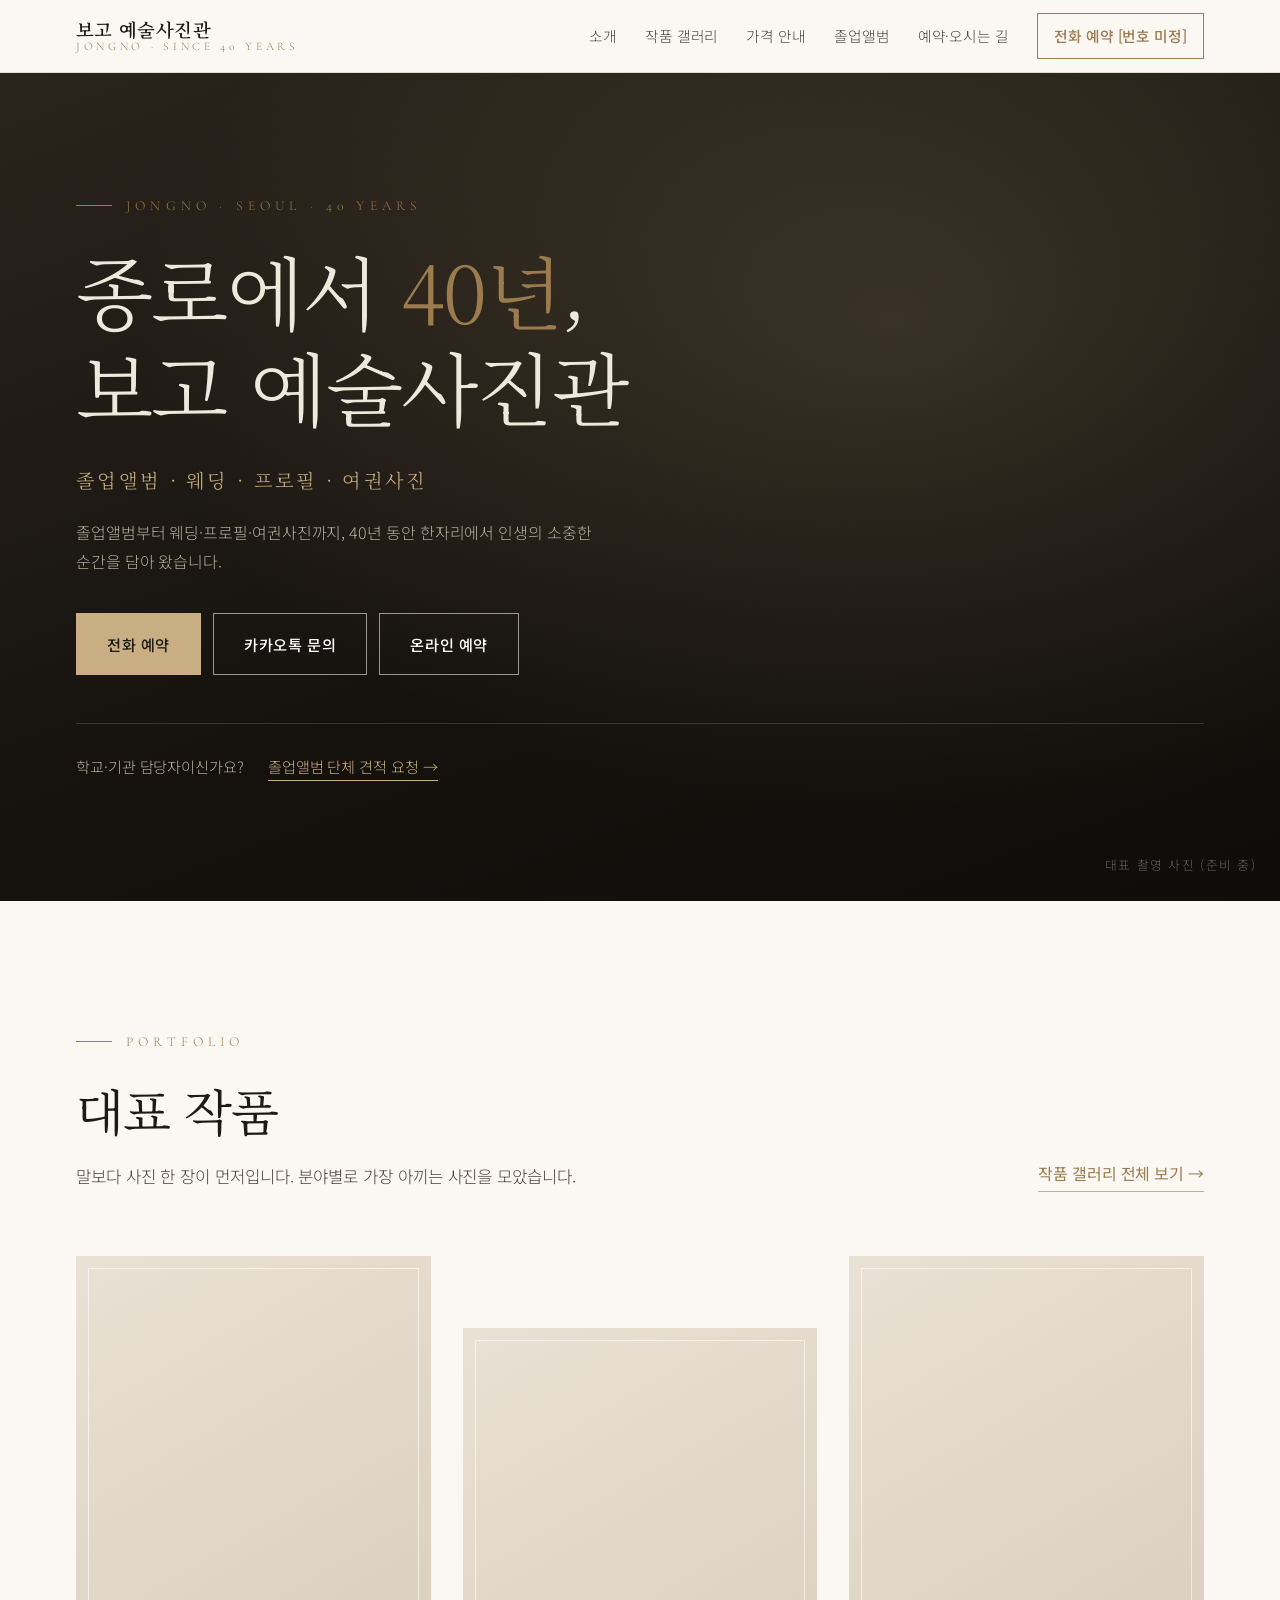
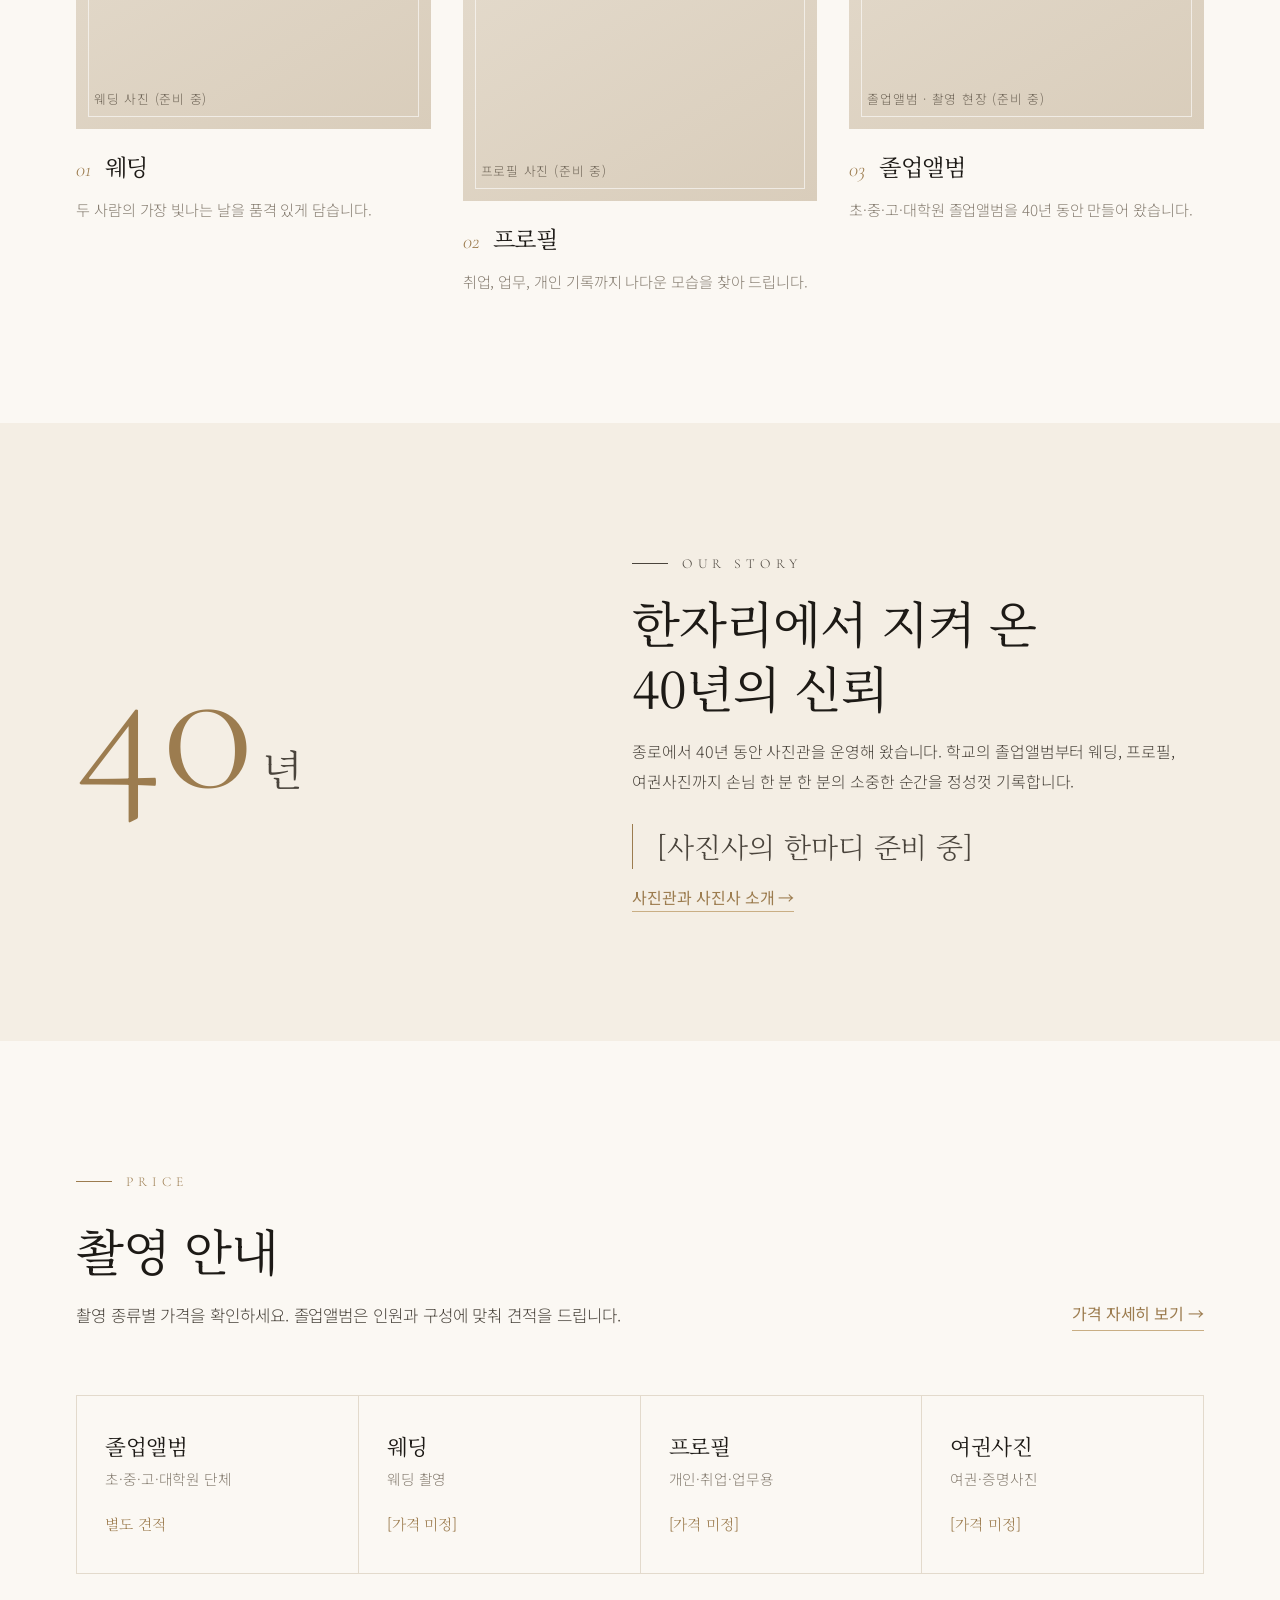
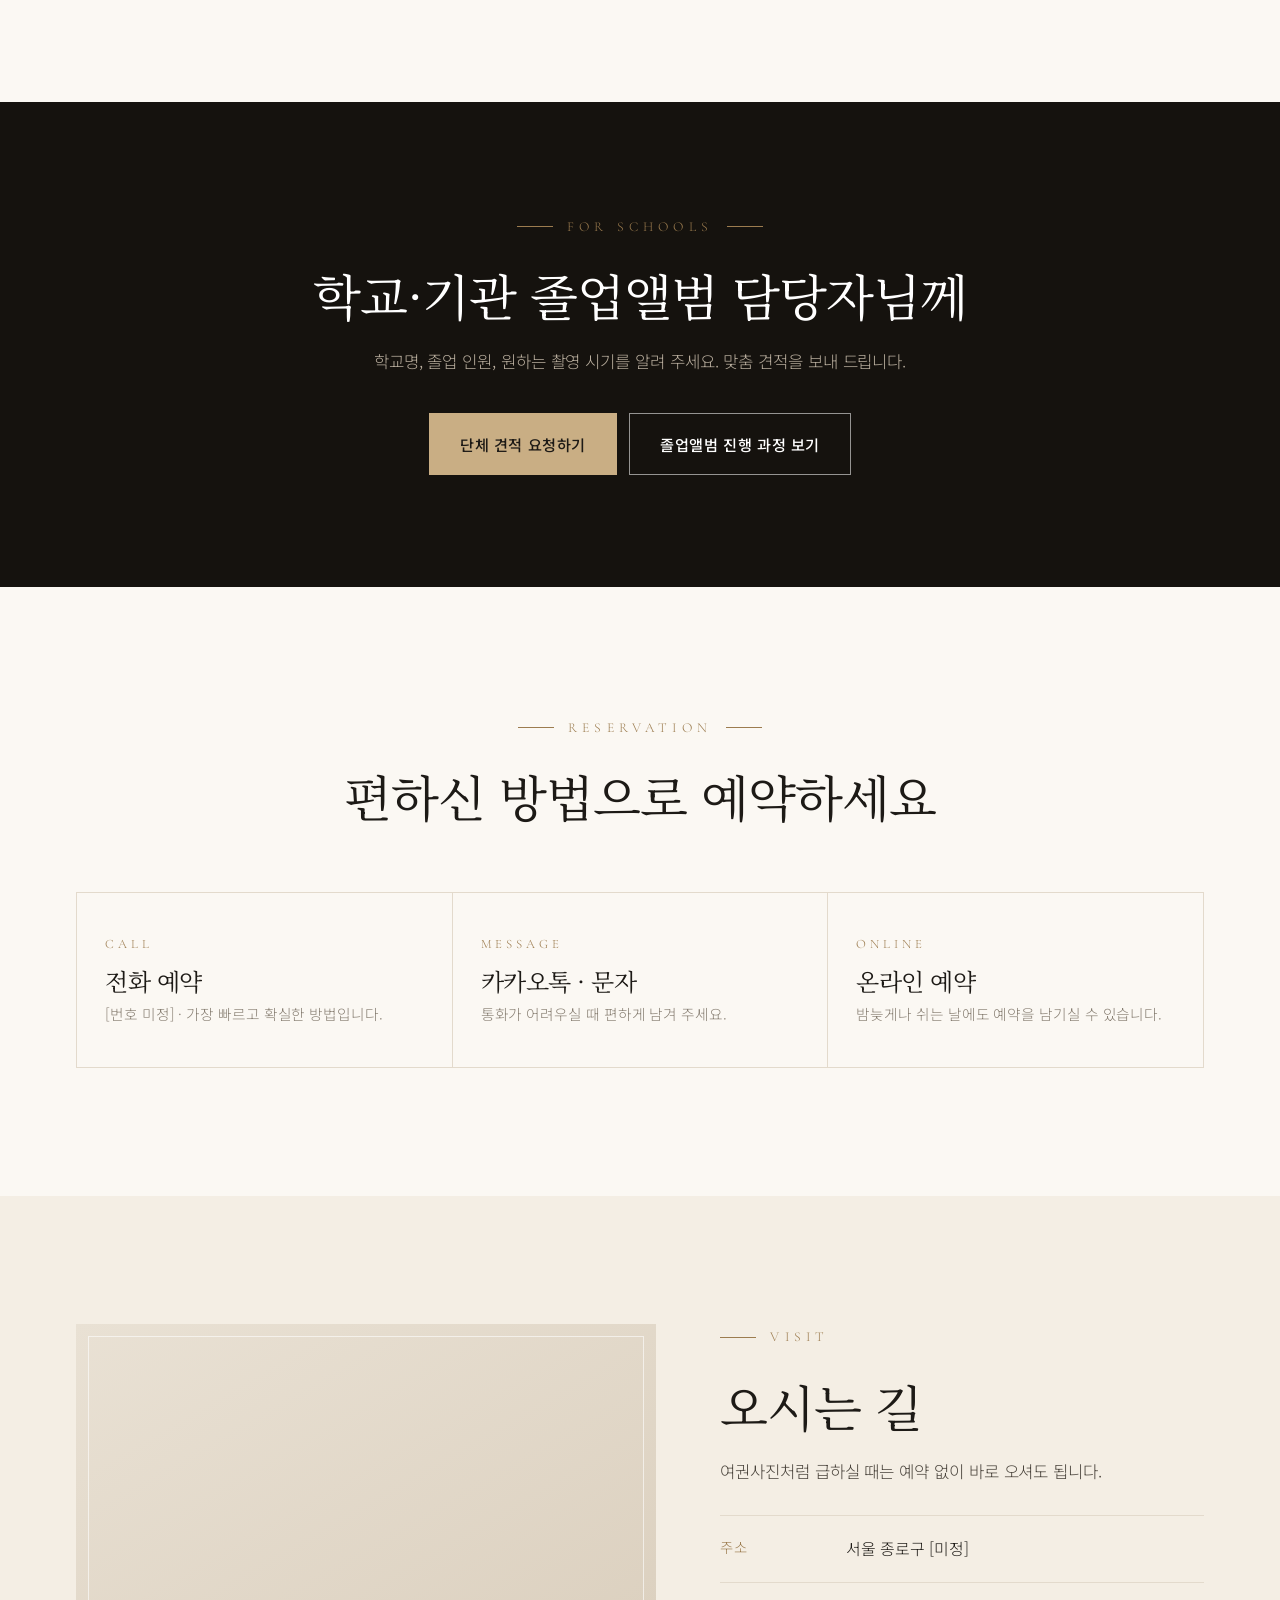
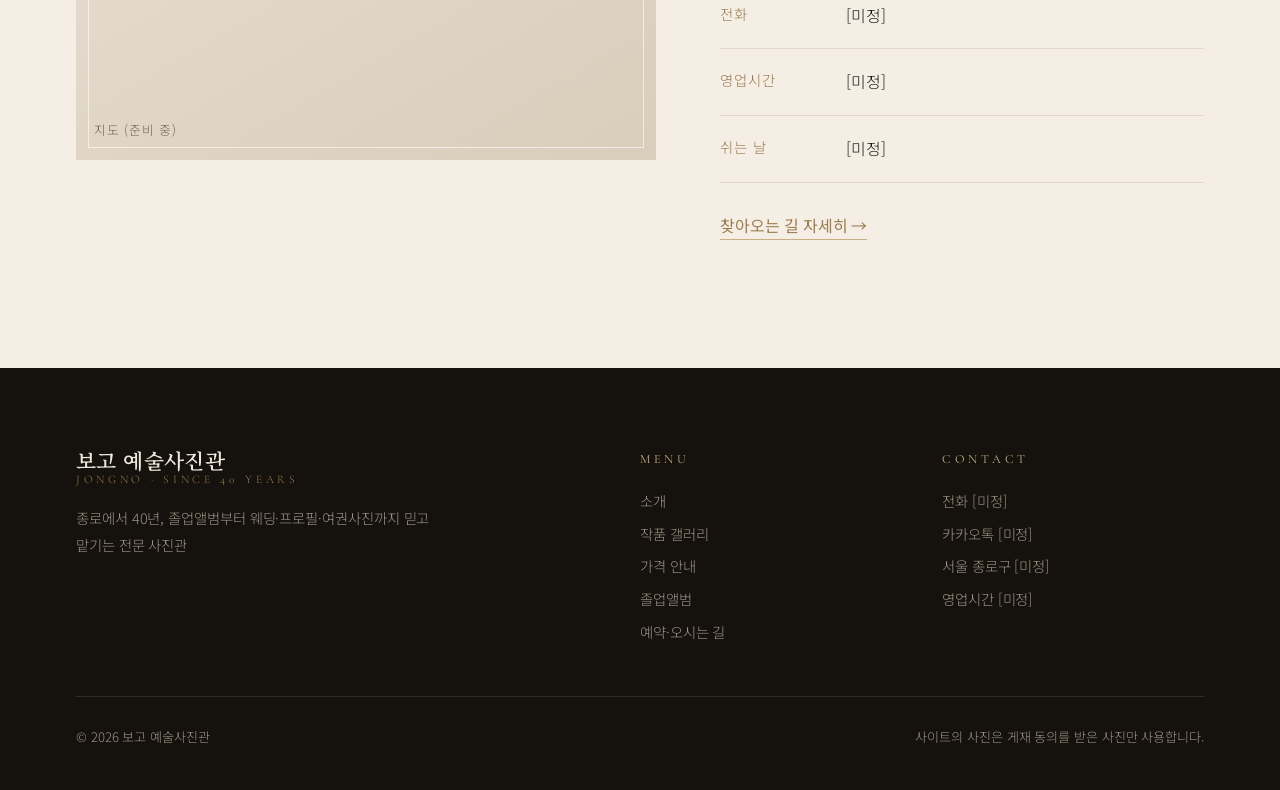
==== commit 816a9879: "럭셔리 스타일 사이트를 기본 첫 화면으로 교체 - luxury/ 폴더의 사이트를 루트(index.html 등)로 이동 - 기존 큰 타이포 · 다크+그레인 버전은 trend/ 폴더로" ====
--- a/index.html
+++ b/index.html
@@ -3,402 +3,201 @@
 <head>
   <meta charset="UTF-8">
   <meta name="viewport" content="width=device-width, initial-scale=1.0">
-  <title>보고 예술사진관 | 종로 40년 전문 사진관</title>
-  <meta name="description" content="종로에서 40년, 졸업앨범부터 웨딩·프로필·여권사진까지 믿고 맡기는 전문 사진관">
+  <title>보고 예술사진관 | 종로 40년 사진관 · 졸업앨범 · 웨딩 · 프로필 · 여권사진</title>
+  <meta name="description" content="종로에서 40년, 졸업앨범부터 웨딩·프로필·여권사진까지 믿고 맡기는 전문 사진관. 전화·카카오톡·온라인으로 예약하세요.">
   <link rel="preconnect" href="https://fonts.googleapis.com">
   <link rel="preconnect" href="https://fonts.gstatic.com" crossorigin>
-  <link href="https://fonts.googleapis.com/css2?family=Noto+Serif+KR:wght@500;700;900&display=swap" rel="stylesheet">
-  <style>
-    :root {
-      --bg: #0f0e0c;
-      --bg-2: #171512;
-      --panel: #1f1c18;
-      --line: #2e2a24;
-      --text: #ece6dc;
-      --muted: #9b9286;
-      --accent: #c9a66b;
-      --display: "Noto Serif KR", "Batang", serif;
-    }
-    * { box-sizing: border-box; margin: 0; padding: 0; }
-    html { background: var(--bg); }
-    body {
-      font-family: "Malgun Gothic", "Apple SD Gothic Neo", sans-serif;
-      color: var(--text);
-      background: var(--bg);
-      line-height: 1.7;
-      word-break: keep-all;
-      overflow-x: hidden;
-    }
-    /* 필름 그레인 */
-    body::after {
-      content: ""; position: fixed; inset: -50%; z-index: 100; pointer-events: none;
-      background-image: url("data:image/svg+xml,%3Csvg xmlns='http://www.w3.org/2000/svg' width='220' height='220'%3E%3Cfilter id='n'%3E%3CfeTurbulence type='fractalNoise' baseFrequency='0.85' numOctaves='3' stitchTiles='stitch'/%3E%3CfeColorMatrix values='0 0 0 0 1  0 0 0 0 1  0 0 0 0 1  0 0 0 0.55 0'/%3E%3C/filter%3E%3Crect width='100%25' height='100%25' filter='url(%23n)'/%3E%3C/svg%3E");
-      opacity: 0.09;
-      animation: grain 1.2s steps(6) infinite;
-    }
-    @keyframes grain {
-      0%   { transform: translate(0, 0); }
-      20%  { transform: translate(-3%, 2%); }
-      40%  { transform: translate(2%, -3%); }
-      60%  { transform: translate(-2%, -1%); }
-      80%  { transform: translate(3%, 3%); }
-      100% { transform: translate(0, 0); }
-    }
-    @media (prefers-reduced-motion: reduce) { body::after { animation: none; } }
-
-    a { color: inherit; text-decoration: none; }
-    .wrap { max-width: 1200px; margin: 0 auto; padding: 0 16px; }
-
-    /* 상단 메뉴 */
-    header { border-bottom: 1px solid var(--line); background: rgba(15,14,12,0.85); backdrop-filter: blur(8px); position: sticky; top: 0; z-index: 10; }
-    header .wrap { display: flex; flex-wrap: wrap; align-items: center; justify-content: space-between; gap: 8px; padding-top: 14px; padding-bottom: 14px; }
-    .logo { font-family: var(--display); font-size: 1.2rem; font-weight: 700; letter-spacing: -0.02em; }
-    nav { display: flex; flex-wrap: wrap; gap: 4px 20px; font-size: 0.95rem; color: var(--muted); }
-    nav a:hover { color: var(--accent); }
-
-    /* 첫 화면 */
-    .hero { padding: 96px 0 80px; }
-    .hero .eyebrow { color: var(--accent); font-size: 0.85rem; letter-spacing: 0.3em; margin-bottom: 24px; }
-    .hero h1 {
-      font-family: var(--display); font-weight: 900;
-      font-size: clamp(2.8rem, 11vw, 9.5rem); line-height: 1.04; letter-spacing: -0.04em;
-      margin-bottom: 28px;
-    }
-    .hero h1 .line { display: block; }
-    .hero h1 .soft { color: var(--muted); font-weight: 500; }
-    .hero .kinds { color: var(--accent); font-weight: bold; font-size: clamp(1.05rem, 2.4vw, 1.5rem); margin-bottom: 48px; }
-    .hero-photo {
-      margin: 0 0 40px; aspect-ratio: 16 / 9;
-      background: var(--panel); border: 1px solid var(--line);
-      display: flex; align-items: center; justify-content: center; color: var(--muted);
-    }
-    .hero p { color: var(--muted); font-size: 1.1rem; margin-bottom: 36px; max-width: 640px; }
-    .buttons { display: flex; flex-wrap: wrap; gap: 12px; }
-    .btn { display: inline-block; padding: 16px 28px; font-weight: bold; border: 1px solid var(--text); transition: background .2s, color .2s; cursor: pointer; font-size: 1rem; font-family: inherit; }
-    .btn-main { background: var(--text); color: var(--bg); }
-    .btn-main:hover { background: var(--accent); border-color: var(--accent); }
-    .btn-sub { background: transparent; color: var(--text); }
-    .btn-sub:hover { background: var(--text); color: var(--bg); }
-    .school {
-      display: flex; flex-wrap: wrap; align-items: center; gap: 10px 16px;
-      margin-top: 32px; padding-top: 32px; border-top: 1px solid var(--line);
-    }
-    .school span { color: var(--muted); font-size: 0.95rem; }
-
-    /* 공통 구역 */
-    section { padding: 112px 0; border-top: 1px solid var(--line); }
-    section h2 {
-      font-family: var(--display); font-weight: 900;
-      font-size: clamp(2.4rem, 7vw, 5.5rem); line-height: 1.05; letter-spacing: -0.035em;
-      margin-bottom: 16px;
-    }
-    section .lead { color: var(--muted); font-size: 1.1rem; margin-bottom: 56px; max-width: 640px; }
-    .more { margin-top: 40px; }
-    .more a { border-bottom: 1px solid var(--accent); color: var(--accent); padding-bottom: 2px; }
-
-    /* 나에게 맞는 촬영 찾기 (선택형 개인화) */
-    .finder { background: var(--bg-2); }
-    .finder .q { margin-bottom: 36px; }
-    .finder .q-title { font-weight: bold; margin-bottom: 14px; }
-    .finder .q-title b { color: var(--accent); margin-right: 8px; }
-    .chips { display: flex; flex-wrap: wrap; gap: 10px; }
-    .chip {
-      padding: 12px 20px; border: 1px solid var(--line); background: transparent; color: var(--text);
-      font-family: inherit; font-size: 1rem; cursor: pointer; transition: border-color .2s, background .2s, color .2s;
-    }
-    .chip:hover { border-color: var(--muted); }
-    .chip[aria-pressed="true"] { background: var(--accent); border-color: var(--accent); color: var(--bg); font-weight: bold; }
-    .result {
-      margin-top: 16px; border: 1px solid var(--accent); padding: 32px 24px; display: none;
-    }
-    .result.show { display: block; }
-    .result .tag { color: var(--accent); font-size: 0.85rem; letter-spacing: 0.2em; margin-bottom: 8px; }
-    .result h3 { font-family: var(--display); font-weight: 900; font-size: clamp(1.8rem, 5vw, 3.2rem); line-height: 1.15; letter-spacing: -0.03em; margin-bottom: 12px; }
-    .result p { color: var(--muted); margin-bottom: 8px; }
-    .result ul { list-style: none; margin: 16px 0 28px; }
-    .result li { padding: 8px 0; border-top: 1px solid var(--line); }
-    .result li::before { content: "— "; color: var(--accent); }
-    .finder .hint { color: var(--muted); font-size: 0.9rem; }
-
-    /* 대표 작품 */
-    .grid { display: grid; grid-template-columns: repeat(auto-fit, minmax(260px, 1fr)); gap: 24px; }
-    .photo {
-      aspect-ratio: 4 / 5; background: var(--panel); border: 1px solid var(--line);
-      display: flex; align-items: center; justify-content: center; color: var(--muted);
-    }
-    .card h3 { font-family: var(--display); margin-top: 16px; font-size: 1.6rem; letter-spacing: -0.02em; }
-    .card p { color: var(--muted); font-size: 0.95rem; }
-
-    /* 소개 */
-    .about { background: var(--bg-2); }
-    .about-box { max-width: 760px; }
-    .about-box p { margin-bottom: 14px; font-size: 1.15rem; color: var(--muted); }
-    .about-box p:first-child { font-family: var(--display); font-size: clamp(1.4rem, 3vw, 2rem); color: var(--text); line-height: 1.4; }
-
-    /* 촬영 종류 */
-    .services { display: grid; grid-template-columns: repeat(auto-fit, minmax(220px, 1fr)); border-top: 1px solid var(--line); border-left: 1px solid var(--line); }
-    .service { border-right: 1px solid var(--line); border-bottom: 1px solid var(--line); padding: 32px 24px; }
-    .service h3 { font-family: var(--display); font-size: 1.8rem; letter-spacing: -0.02em; margin-bottom: 6px; }
-    .service p { color: var(--muted); }
-    .service .price { color: var(--accent); font-weight: bold; margin-top: 12px; }
-
-    /* 졸업앨범 단체 */
-    .group { background: var(--accent); color: var(--bg); border-top: 0; }
-    .group .lead { color: #2c241a; }
-    .group .btn { border-color: var(--bg); background: var(--bg); color: var(--text); }
-    .group .btn:hover { background: transparent; color: var(--bg); }
-
-    /* 위치와 영업시간 */
-    .info { display: grid; grid-template-columns: repeat(auto-fit, minmax(280px, 1fr)); gap: 40px; }
-    .map { aspect-ratio: 4 / 3; background: var(--panel); border: 1px solid var(--line); display: flex; align-items: center; justify-content: center; color: var(--muted); }
-    .info dl { display: grid; grid-template-columns: 90px 1fr; gap: 14px; align-content: start; }
-    .info dt { font-weight: bold; color: var(--accent); }
-
-    footer { background: #0a0908; color: var(--muted); padding: 40px 0; font-size: 0.9rem; border-top: 1px solid var(--line); }
-
-    /* 휴대폰 하단 고정 버튼 */
-    .mobile-bar { display: none; }
-    @media (max-width: 640px) {
-      .hero { padding: 56px 0 48px; }
-      section { padding: 72px 0; }
-      section .lead { margin-bottom: 36px; }
-      body { padding-bottom: 60px; }
-      .mobile-bar {
-        display: flex; position: fixed; left: 0; right: 0; bottom: 0; z-index: 20;
-      }
-      .mobile-bar a { flex: 1; text-align: center; padding: 16px 0; font-weight: bold; }
-      .mobile-bar .call { background: var(--text); color: var(--bg); }
-      .mobile-bar .kakao { background: #f7d900; color: #222; }
-    }
-  </style>
+  <link href="https://fonts.googleapis.com/css2?family=Cormorant+Garamond:ital,wght@0,300;0,400;1,300;1,400&family=Noto+Sans+KR:wght@300;400;500&family=Noto+Serif+KR:wght@300;400;600&display=swap" rel="stylesheet">
+  <link rel="stylesheet" href="style.css">
+  <script src="site.js"></script>
 </head>
 <body>
 
-  <!-- 상단 메뉴 -->
-  <header>
-    <div class="wrap">
-      <a href="index.html" class="logo">보고 예술사진관</a>
-      <nav>
+  <header class="site-header">
+    <div class="wrap">
+      <a href="index.html" class="brand"><span class="ko">보고 예술사진관</span><span class="en">Jongno · Since 40 years</span></a>
+      <button type="button" class="menu-toggle" aria-expanded="false" aria-controls="menu">MENU</button>
+      <nav class="menu" id="menu">
         <a href="about.html">소개</a>
         <a href="gallery.html">작품 갤러리</a>
         <a href="price.html">가격 안내</a>
         <a href="album.html">졸업앨범</a>
         <a href="contact.html">예약·오시는 길</a>
+        <a href="tel:" class="call-top">전화 예약 [번호 미정]</a>
       </nav>
     </div>
   </header>
 
-  <!-- 첫 화면: 핵심 문장과 예약 버튼 -->
-  <div class="hero">
-    <div class="wrap">
-      <p class="eyebrow">JONGNO · SEOUL · 40 YEARS</p>
-      <h1><span class="line soft">종로에서 40년,</span><span class="line">보고 예술사진관</span></h1>
-      <p class="kinds">졸업앨범 · 웨딩 · 프로필 · 여권사진</p>
-      <div class="hero-photo">대표 촬영 사진 (준비 중)</div>
-      <p>40년 동안 한자리에서 수많은 졸업앨범과 인생의 소중한 순간을 담아 왔습니다.</p>
-      <div class="buttons">
-        <a href="tel:" class="btn btn-main">전화 예약 [번호 미정]</a>
-        <a href="#" class="btn btn-sub">카카오톡 문의</a>
-        <a href="contact.html" class="btn btn-sub">온라인 예약</a>
-        <a href="#finder" class="btn btn-sub">나에게 맞는 촬영 찾기</a>
-      </div>
-      <div class="school">
-        <a href="album.html" class="btn btn-sub">학교 단체 졸업앨범 문의</a>
-        <span>학교명, 예상 인원, 희망 촬영 시기를 알려주세요</span>
-      </div>
-    </div>
-  </div>
-
-  <!-- 나에게 맞는 촬영 찾기: 선택형 개인화 추천 -->
-  <section class="finder" id="finder">
-    <div class="wrap">
-      <h2>나에게 맞는 촬영 찾기</h2>
-      <p class="lead">두 가지만 골라 주세요. 상황에 맞는 촬영과 준비물을 바로 알려 드립니다.</p>
-
-      <div class="q">
-        <p class="q-title"><b>01</b>어떤 사진이 필요하세요?</p>
-        <div class="chips" data-q="purpose">
-          <button type="button" class="chip" data-v="job" aria-pressed="false">취업·이력서</button>
-          <button type="button" class="chip" data-v="passport" aria-pressed="false">여권·증명</button>
-          <button type="button" class="chip" data-v="wedding" aria-pressed="false">결혼·커플</button>
-          <button type="button" class="chip" data-v="profile" aria-pressed="false">개인 프로필</button>
-          <button type="button" class="chip" data-v="school" aria-pressed="false">학교 졸업앨범</button>
-        </div>
-      </div>
-
-      <div class="q">
-        <p class="q-title"><b>02</b>원하는 분위기는요?</p>
-        <div class="chips" data-q="mood">
-          <button type="button" class="chip" data-v="neat" aria-pressed="false">단정하고 깔끔하게</button>
-          <button type="button" class="chip" data-v="natural" aria-pressed="false">자연스럽고 편안하게</button>
-          <button type="button" class="chip" data-v="classic" aria-pressed="false">클래식하고 품격 있게</button>
-        </div>
-      </div>
-
-      <div class="result" id="finder-result" aria-live="polite">
-        <p class="tag">추천 촬영</p>
-        <h3 id="r-title"></h3>
-        <p id="r-desc"></p>
-        <ul id="r-tips"></ul>
-        <div class="buttons">
-          <a id="r-cta" href="contact.html" class="btn btn-main">이 촬영으로 예약하기</a>
-          <a href="price.html" class="btn btn-sub">가격 보기</a>
-        </div>
-      </div>
-      <p class="hint">선택한 내용은 저장되거나 전송되지 않습니다.</p>
-    </div>
-  </section>
-
-  <script>
-    (function () {
-      var picks = {};
-      var plans = {
-        job:      { title: "취업 프로필 촬영", desc: "면접관에게 신뢰를 주는 첫인상을 만듭니다.", tips: ["흰 셔츠나 단색 재킷을 준비하세요", "이력서 규격 사이즈로 보정·인화해 드립니다", "원본 파일도 함께 받아 가실 수 있습니다"], cta: "contact.html" },
-        passport: { title: "여권·증명사진", desc: "규정에 맞게 바로 찍고 바로 받아 가세요.", tips: ["귀와 이마가 드러나도록 준비하세요", "흰 배경 규정에 맞춰 촬영합니다", "예약 없이 방문해도 됩니다"], cta: "contact.html" },
-        wedding:  { title: "웨딩 촬영", desc: "두 사람의 가장 빛나는 날을 오래 남깁니다.", tips: ["원하는 사진 예시를 미리 보내 주세요", "의상·소품은 상담 때 함께 정합니다", "촬영 일정은 최소 2주 전 예약을 권합니다"], cta: "contact.html" },
-        profile:  { title: "개인 프로필 촬영", desc: "업무용부터 기념 기록까지, 나다운 모습을 찾습니다.", tips: ["의상 2~3벌을 준비하면 좋습니다", "사용할 곳(SNS·명함·홈페이지)을 알려 주세요", "여러 컷 중 직접 골라 보정해 드립니다"], cta: "contact.html" },
-        school:   { title: "학교 단체 졸업앨범", desc: "40년 동안 만들어 온 졸업앨범, 맞춤 견적으로 안내합니다.", tips: ["학교명과 예상 인원을 알려 주세요", "희망 촬영 시기를 정해 주시면 일정을 맞춥니다", "개인·단체·행사 촬영을 함께 진행합니다"], cta: "album.html" }
-      };
-      var moods = {
-        neat: "단정하고 깔끔한 분위기로, 밝은 조명과 정돈된 배경에서 촬영합니다.",
-        natural: "자연스럽고 편안한 분위기로, 대화하며 긴장을 풀고 촬영합니다.",
-        classic: "클래식하고 품격 있는 분위기로, 깊은 조명과 차분한 색감으로 촬영합니다."
-      };
-      function render() {
-        if (!picks.purpose) return;
-        var p = plans[picks.purpose];
-        document.getElementById("r-title").textContent = p.title;
-        document.getElementById("r-desc").textContent = p.desc + (picks.mood ? " " + moods[picks.mood] : "");
-        var ul = document.getElementById("r-tips");
-        ul.innerHTML = "";
-        p.tips.forEach(function (t) { var li = document.createElement("li"); li.textContent = t; ul.appendChild(li); });
-        document.getElementById("r-cta").href = p.cta;
-        document.getElementById("finder-result").classList.add("show");
-      }
-      document.querySelectorAll("#finder .chips").forEach(function (group) {
-        group.addEventListener("click", function (e) {
-          var btn = e.target.closest(".chip");
-          if (!btn) return;
-          group.querySelectorAll(".chip").forEach(function (c) { c.setAttribute("aria-pressed", c === btn ? "true" : "false"); });
-          picks[group.dataset.q] = btn.dataset.v;
-          render();
-        });
-      });
-    })();
-  </script>
+  <!-- 첫 화면 -->
+  <section class="hero on-dark">
+    <div class="frame"><span>대표 촬영 사진 (준비 중)</span></div>
+    <div class="wrap">
+      <p class="eyebrow reveal">Jongno · Seoul · 40 years</p>
+      <h1 class="display reveal">종로에서 <em>40년</em>,<br>보고 예술사진관</h1>
+      <p class="kinds reveal">졸업앨범 · 웨딩 · 프로필 · 여권사진</p>
+      <p class="sub reveal">졸업앨범부터 웨딩·프로필·여권사진까지, 40년 동안 한자리에서 인생의 소중한 순간을 담아 왔습니다.</p>
+      <div class="actions reveal">
+        <a href="tel:" class="btn btn-gold">전화 예약</a>
+        <a href="#" class="btn">카카오톡 문의</a>
+        <a href="contact.html#booking" class="btn">온라인 예약</a>
+      </div>
+      <p class="group-line reveal">학교·기관 담당자이신가요? <a href="album.html#quote">졸업앨범 단체 견적 요청 →</a></p>
+    </div>
+  </section>
 
   <!-- 1. 대표 작품 -->
-  <section>
-    <div class="wrap">
-      <h2>대표 작품</h2>
-      <p class="lead">40년의 경험이 담긴 사진을 직접 확인해 보세요.</p>
-      <div class="grid">
-        <div class="card">
-          <div class="photo">웨딩 사진 (준비 중)</div>
-          <h3>웨딩</h3>
-          <p>두 사람의 가장 빛나는 날을 자연스럽고 품격 있게 담습니다.</p>
-        </div>
-        <div class="card">
-          <div class="photo">프로필 사진 (준비 중)</div>
-          <h3>프로필</h3>
+  <section class="section">
+    <div class="wrap">
+      <div class="section-head split reveal">
+        <div>
+          <p class="eyebrow">Portfolio</p>
+          <h2 class="title">대표 작품</h2>
+          <p class="lead">말보다 사진 한 장이 먼저입니다. 분야별로 가장 아끼는 사진을 모았습니다.</p>
+        </div>
+        <a href="gallery.html" class="text-link">작품 갤러리 전체 보기 →</a>
+      </div>
+      <div class="works">
+        <a href="gallery.html#wedding" class="work reveal">
+          <div class="ph tall"><span>웨딩 사진 (준비 중)</span></div>
+          <div class="meta"><span class="num">01</span><h3>웨딩</h3></div>
+          <p>두 사람의 가장 빛나는 날을 품격 있게 담습니다.</p>
+        </a>
+        <a href="gallery.html#profile" class="work reveal">
+          <div class="ph tall"><span>프로필 사진 (준비 중)</span></div>
+          <div class="meta"><span class="num">02</span><h3>프로필</h3></div>
           <p>취업, 업무, 개인 기록까지 나다운 모습을 찾아 드립니다.</p>
-        </div>
-        <div class="card">
-          <div class="photo">졸업앨범 사진 (준비 중)</div>
-          <h3>졸업앨범</h3>
+        </a>
+        <a href="gallery.html#album" class="work reveal">
+          <div class="ph tall"><span>졸업앨범 · 촬영 현장 (준비 중)</span></div>
+          <div class="meta"><span class="num">03</span><h3>졸업앨범</h3></div>
           <p>초·중·고·대학원 졸업앨범을 40년 동안 만들어 왔습니다.</p>
-        </div>
-      </div>
-      <p class="more"><a href="gallery.html">작품 더 보기 →</a></p>
-    </div>
-  </section>
-
-  <!-- 2. 40년 경력과 사진사 소개 -->
-  <section class="about">
-    <div class="wrap">
-      <h2>40년, 한자리에서</h2>
-      <div class="about-box">
-        <p>종로에서 40년 동안 사진관을 운영해 왔습니다.</p>
-        <p>학교의 졸업앨범부터 웨딩, 프로필, 여권사진까지<br>손님 한 분 한 분의 소중한 순간을 정성껏 기록합니다.</p>
-        <p>[사진사 소개 글 준비 중]</p>
-      </div>
-      <p class="more"><a href="about.html">사진관 소개 보기 →</a></p>
+        </a>
+      </div>
+    </div>
+  </section>
+
+  <!-- 2. 40년 경력과 사진사 -->
+  <section class="section tone">
+    <div class="wrap story">
+      <div class="reveal">
+        <p class="big-num">40<small>년</small></p>
+      </div>
+      <div class="reveal">
+        <p class="eyebrow">Our story</p>
+        <h2 class="title">한자리에서 지켜 온<br>40년의 신뢰</h2>
+        <p>종로에서 40년 동안 사진관을 운영해 왔습니다. 학교의 졸업앨범부터 웨딩, 프로필, 여권사진까지 손님 한 분 한 분의 소중한 순간을 정성껏 기록합니다.</p>
+        <p class="quote">[사진사의 한마디 준비 중]</p>
+        <a href="about.html" class="text-link">사진관과 사진사 소개 →</a>
+      </div>
     </div>
   </section>
 
   <!-- 3. 촬영 종류별 가격 -->
-  <section>
-    <div class="wrap">
-      <h2>촬영 안내</h2>
-      <p class="lead">촬영 종류별 가격을 확인하세요.</p>
-      <div class="services">
-        <div class="service">
-          <h3>졸업앨범</h3>
-          <p>초·중·고·대학원 단체 촬영</p>
-          <p class="price">별도 견적</p>
-        </div>
-        <div class="service">
-          <h3>웨딩</h3>
-          <p>웨딩 촬영</p>
-          <p class="price">[가격 미정]</p>
-        </div>
-        <div class="service">
-          <h3>프로필</h3>
-          <p>개인·취업·업무용 프로필</p>
-          <p class="price">[가격 미정]</p>
-        </div>
-        <div class="service">
-          <h3>여권사진</h3>
-          <p>여권·증명사진</p>
-          <p class="price">[가격 미정]</p>
-        </div>
-      </div>
-      <p class="more"><a href="price.html">자세한 가격 보기 →</a></p>
+  <section class="section">
+    <div class="wrap">
+      <div class="section-head split reveal">
+        <div>
+          <p class="eyebrow">Price</p>
+          <h2 class="title">촬영 안내</h2>
+          <p class="lead">촬영 종류별 가격을 확인하세요. 졸업앨범은 인원과 구성에 맞춰 견적을 드립니다.</p>
+        </div>
+        <a href="price.html" class="text-link">가격 자세히 보기 →</a>
+      </div>
+      <div class="price-mini reveal">
+        <div><h3>졸업앨범</h3><p>초·중·고·대학원 단체</p><p class="amount">별도 견적</p></div>
+        <div><h3>웨딩</h3><p>웨딩 촬영</p><p class="amount">[가격 미정]</p></div>
+        <div><h3>프로필</h3><p>개인·취업·업무용</p><p class="amount">[가격 미정]</p></div>
+        <div><h3>여권사진</h3><p>여권·증명사진</p><p class="amount">[가격 미정]</p></div>
+      </div>
     </div>
   </section>
 
   <!-- 학교·기관 단체 견적 -->
-  <section class="group">
-    <div class="wrap">
-      <h2>학교·기관 졸업앨범 담당자님께</h2>
-      <p class="lead">학교명, 예상 인원, 희망 촬영 시기를 알려주세요. 맞춤 견적을 보내 드립니다.</p>
-      <div class="buttons">
-        <a href="album.html" class="btn">학교 단체 졸업앨범 문의</a>
+  <section class="band on-dark">
+    <div class="wrap center reveal">
+      <p class="eyebrow center">For schools</p>
+      <h2 class="title">학교·기관 졸업앨범 담당자님께</h2>
+      <p class="lead">학교명, 졸업 인원, 원하는 촬영 시기를 알려 주세요. 맞춤 견적을 보내 드립니다.</p>
+      <div class="actions">
+        <a href="album.html#quote" class="btn btn-gold">단체 견적 요청하기</a>
+        <a href="album.html" class="btn">졸업앨범 진행 과정 보기</a>
+      </div>
+    </div>
+  </section>
+
+  <!-- 예약 방법 -->
+  <section class="section">
+    <div class="wrap">
+      <div class="section-head center reveal">
+        <p class="eyebrow center">Reservation</p>
+        <h2 class="title">편하신 방법으로 예약하세요</h2>
+      </div>
+      <div class="contact-ways reveal">
+        <a href="tel:"><p class="kind">Call</p><h3>전화 예약</h3><p>[번호 미정] · 가장 빠르고 확실한 방법입니다.</p></a>
+        <a href="#"><p class="kind">Message</p><h3>카카오톡 · 문자</h3><p>통화가 어려우실 때 편하게 남겨 주세요.</p></a>
+        <a href="contact.html#booking"><p class="kind">Online</p><h3>온라인 예약</h3><p>밤늦게나 쉬는 날에도 예약을 남기실 수 있습니다.</p></a>
       </div>
     </div>
   </section>
 
   <!-- 4. 위치와 영업시간 -->
-  <section>
-    <div class="wrap">
-      <h2>오시는 길</h2>
-      <p class="lead">예약 없이 바로 찾아오셔도 됩니다.</p>
-      <div class="info">
-        <div class="map">지도 (준비 중)</div>
-        <dl>
-          <dt>주소</dt><dd>서울 종로구 [미정]</dd>
-          <dt>전화</dt><dd>[미정]</dd>
-          <dt>카카오톡</dt><dd>[미정]</dd>
-          <dt>영업시간</dt><dd>[미정]</dd>
-          <dt>쉬는 날</dt><dd>[미정]</dd>
+  <section class="section tone">
+    <div class="wrap visit">
+      <div class="ph wide reveal"><span>지도 (준비 중)</span></div>
+      <div class="reveal">
+        <p class="eyebrow">Visit</p>
+        <h2 class="title">오시는 길</h2>
+        <p class="lead" style="margin-bottom:28px">여권사진처럼 급하실 때는 예약 없이 바로 오셔도 됩니다.</p>
+        <dl class="info-list">
+          <div><dt>주소</dt><dd>서울 종로구 [미정]</dd></div>
+          <div><dt>전화</dt><dd>[미정]</dd></div>
+          <div><dt>영업시간</dt><dd>[미정]</dd></div>
+          <div><dt>쉬는 날</dt><dd>[미정]</dd></div>
         </dl>
-      </div>
-      <p class="more"><a href="contact.html">예약·오시는 길 자세히 보기 →</a></p>
-    </div>
-  </section>
-
-  <footer>
-    <div class="wrap">
-      <p>보고 예술사진관 · 서울 종로구 [주소 미정] · 전화 [미정]</p>
-      <p>© 2026 보고 예술사진관</p>
+        <p style="margin-top:28px"><a href="contact.html" class="text-link">찾아오는 길 자세히 →</a></p>
+      </div>
+    </div>
+  </section>
+
+  <footer class="site-footer">
+    <div class="wrap">
+      <div class="top">
+        <div>
+          <a href="index.html" class="brand"><span class="ko">보고 예술사진관</span><span class="en">Jongno · Since 40 years</span></a>
+          <p>종로에서 40년, 졸업앨범부터 웨딩·프로필·여권사진까지 믿고 맡기는 전문 사진관</p>
+        </div>
+        <div>
+          <h4>Menu</h4>
+          <ul>
+            <li><a href="about.html">소개</a></li>
+            <li><a href="gallery.html">작품 갤러리</a></li>
+            <li><a href="price.html">가격 안내</a></li>
+            <li><a href="album.html">졸업앨범</a></li>
+            <li><a href="contact.html">예약·오시는 길</a></li>
+          </ul>
+        </div>
+        <div>
+          <h4>Contact</h4>
+          <ul>
+            <li>전화 [미정]</li>
+            <li>카카오톡 [미정]</li>
+            <li>서울 종로구 [미정]</li>
+            <li>영업시간 [미정]</li>
+          </ul>
+        </div>
+      </div>
+      <div class="bottom">
+        <p>© 2026 보고 예술사진관</p>
+        <p>사이트의 사진은 게재 동의를 받은 사진만 사용합니다.</p>
+      </div>
     </div>
   </footer>
 
-  <!-- 휴대폰에서만 보이는 하단 버튼 -->
-  <div class="mobile-bar">
-    <a href="tel:" class="call">전화 예약</a>
-    <a href="#" class="kakao">카카오톡 문의</a>
-  </div>
+  <nav class="quick-bar" aria-label="빠른 연락">
+    <a href="tel:" class="call">전화</a>
+    <a href="sms:">문자</a>
+    <a href="#" class="kakao">카카오톡</a>
+  </nav>
 
 </body>
 </html>
--- a/style.css
+++ b/style.css
@@ -0,0 +1,316 @@
+/* 보고 예술사진관 · 럭셔리 스타일 공통 꾸밈 */
+:root {
+  --paper: #fbf8f3;
+  --ivory: #f4eee4;
+  --ink: #1d1a16;
+  --ink-2: #4a443c;
+  --muted: #877e72;
+  --gold: #9c7c4f;
+  --gold-soft: #c9ae84;
+  --line: #e3dacc;
+  --night: #15120e;
+  --night-2: #1f1b16;
+  --serif: "Noto Serif KR", "Batang", serif;
+  --latin: "Cormorant Garamond", "Times New Roman", serif;
+  --sans: "Noto Sans KR", "Malgun Gothic", "Apple SD Gothic Neo", sans-serif;
+}
+
+* { box-sizing: border-box; margin: 0; padding: 0; }
+html { background: var(--paper); scroll-behavior: smooth; }
+body {
+  font-family: var(--sans); font-weight: 300;
+  color: var(--ink); background: var(--paper);
+  line-height: 1.85; letter-spacing: -0.005em;
+  word-break: keep-all; overflow-x: hidden;
+}
+a { color: inherit; text-decoration: none; }
+img { max-width: 100%; display: block; }
+.wrap { max-width: 1160px; margin: 0 auto; padding: 0 16px; }
+.narrow { max-width: 760px; }
+
+/* ── 상단 메뉴 ───────────────────────── */
+.site-header {
+  position: sticky; top: 0; z-index: 30;
+  background: rgba(251, 248, 243, 0.92); backdrop-filter: blur(10px);
+  border-bottom: 1px solid var(--line);
+}
+.site-header .wrap { display: flex; align-items: center; justify-content: space-between; gap: 16px; height: 72px; }
+.brand { display: flex; flex-direction: column; line-height: 1.2; }
+.brand .ko { font-family: var(--serif); font-size: 1.15rem; font-weight: 600; letter-spacing: 0.02em; }
+.brand .en { font-family: var(--latin); font-size: 0.72rem; letter-spacing: 0.32em; color: var(--gold); text-transform: uppercase; }
+.menu { display: flex; align-items: center; gap: 28px; font-size: 0.92rem; }
+.menu a { color: var(--ink-2); position: relative; padding: 4px 0; }
+.menu a::after { content: ""; position: absolute; left: 0; right: 0; bottom: -2px; height: 1px; background: var(--gold); transform: scaleX(0); transition: transform .35s ease; }
+.menu a:hover::after, .menu a.current::after { transform: scaleX(1); }
+.menu a.current { color: var(--ink); font-weight: 500; }
+.menu .call-top {
+  border: 1px solid var(--gold); color: var(--gold); padding: 8px 16px; font-weight: 500;
+}
+.menu .call-top::after { display: none; }
+.menu .call-top:hover { background: var(--gold); color: var(--paper); }
+.menu-toggle { display: none; background: none; border: 0; font: inherit; font-size: 0.85rem; letter-spacing: 0.2em; color: var(--ink); cursor: pointer; padding: 8px 0; }
+
+/* ── 공통 글자 ───────────────────────── */
+.eyebrow {
+  font-family: var(--latin); font-size: 0.85rem; letter-spacing: 0.38em; text-transform: uppercase;
+  color: var(--gold); display: flex; align-items: center; gap: 14px; margin-bottom: 24px;
+}
+.eyebrow::before { content: ""; width: 36px; height: 1px; background: currentColor; }
+.eyebrow.center { justify-content: center; }
+.eyebrow.center::after { content: ""; width: 36px; height: 1px; background: currentColor; }
+h1, h2, h3 { font-family: var(--serif); font-weight: 400; letter-spacing: -0.02em; line-height: 1.3; }
+.display { font-size: clamp(2.4rem, 6.5vw, 5rem); line-height: 1.2; font-weight: 300; }
+.display em, h2 em { font-style: normal; color: var(--gold); }
+.title { font-size: clamp(1.9rem, 4.2vw, 3.1rem); margin-bottom: 18px; }
+.lead { color: var(--ink-2); font-size: 1.05rem; max-width: 620px; }
+.center { text-align: center; }
+.center .lead { margin-left: auto; margin-right: auto; }
+.num { font-family: var(--latin); font-style: italic; color: var(--gold); }
+
+/* ── 버튼 ───────────────────────── */
+.actions { display: flex; flex-wrap: wrap; gap: 12px; margin-top: 36px; }
+.center .actions { justify-content: center; }
+.btn {
+  display: inline-flex; align-items: center; justify-content: center; gap: 10px;
+  padding: 16px 30px; font-family: var(--sans); font-size: 0.95rem; font-weight: 500; letter-spacing: 0.04em;
+  border: 1px solid var(--ink); background: transparent; color: var(--ink); cursor: pointer;
+  transition: background .3s, color .3s, border-color .3s;
+}
+.btn:hover { background: var(--ink); color: var(--paper); }
+.btn-gold { background: var(--gold); border-color: var(--gold); color: #fff; }
+.btn-gold:hover { background: var(--ink); border-color: var(--ink); }
+.on-dark .btn { border-color: rgba(255,255,255,0.55); color: #fff; }
+.on-dark .btn:hover { background: #fff; color: var(--ink); }
+.on-dark .btn-gold { background: var(--gold-soft); border-color: var(--gold-soft); color: var(--ink); }
+.on-dark .btn-gold:hover { background: #fff; border-color: #fff; }
+.text-link { color: var(--gold); border-bottom: 1px solid var(--gold-soft); padding-bottom: 2px; font-weight: 400; }
+.text-link:hover { color: var(--ink); border-color: var(--ink); }
+
+/* ── 구역 ───────────────────────── */
+.section { padding: 128px 0; }
+.section.tone { background: var(--ivory); }
+.section.dark, .on-dark { background: var(--night); color: #efe8dc; }
+.on-dark .lead, .section.dark .lead { color: #b9ae9e; }
+.section-head { margin-bottom: 64px; }
+.section-head.split { display: flex; flex-wrap: wrap; align-items: flex-end; justify-content: space-between; gap: 24px; }
+
+/* ── 첫 화면 ───────────────────────── */
+.hero { position: relative; min-height: min(calc(100vh - 72px), 860px); display: flex; align-items: center; overflow: hidden; }
+.hero > .wrap { width: 100%; }
+.hero .frame {
+  position: absolute; inset: 0;
+  background:
+    radial-gradient(ellipse at 70% 30%, rgba(201,174,132,0.18), transparent 60%),
+    linear-gradient(160deg, #2a241c 0%, #15120e 60%, #0f0d0a 100%);
+}
+.hero .frame span {
+  position: absolute; right: 24px; bottom: 24px; font-size: 0.8rem; color: rgba(255,255,255,0.35); letter-spacing: 0.1em;
+}
+.hero .wrap { position: relative; padding-top: 96px; padding-bottom: 96px; }
+.hero .kinds { margin-top: 28px; font-family: var(--serif); font-size: clamp(1rem, 2vw, 1.2rem); color: var(--gold-soft); letter-spacing: 0.12em; }
+.hero .sub { margin-top: 20px; color: #b9ae9e; max-width: 560px; }
+.hero .group-line {
+  margin-top: 48px; padding-top: 28px; border-top: 1px solid rgba(255,255,255,0.14);
+  display: flex; flex-wrap: wrap; align-items: center; gap: 12px 24px; color: #b9ae9e; font-size: 0.95rem;
+}
+.hero .group-line a { color: var(--gold-soft); border-bottom: 1px solid currentColor; }
+
+/* 하위 페이지 머리말 */
+.page-hero { background: var(--night); color: #efe8dc; padding: 136px 0 112px; position: relative; overflow: hidden; }
+.page-hero::before {
+  content: ""; position: absolute; inset: 0;
+  background: radial-gradient(ellipse at 85% 0%, rgba(201,174,132,0.16), transparent 55%);
+}
+.page-hero .wrap { position: relative; }
+.page-hero .lead { color: #b9ae9e; margin-top: 8px; }
+
+/* ── 사진 자리 ───────────────────────── */
+.ph {
+  position: relative; background: linear-gradient(150deg, #e9e1d4, #d9cdbb);
+  display: flex; align-items: flex-end; padding: 18px; overflow: hidden;
+}
+.ph::before { content: ""; position: absolute; inset: 12px; border: 1px solid rgba(255,255,255,0.6); pointer-events: none; }
+.ph span { position: relative; font-size: 0.8rem; color: #6f6557; letter-spacing: 0.06em; }
+.ph.tall { aspect-ratio: 3 / 4; }
+.ph.wide { aspect-ratio: 4 / 3; }
+.ph.square { aspect-ratio: 1; }
+.ph.dark { background: linear-gradient(150deg, #2b251d, #1a1612); }
+.ph.dark span { color: #8f8475; }
+.ph.dark::before { border-color: rgba(201,174,132,0.3); }
+
+/* ── 대표 작품 ───────────────────────── */
+.works { display: grid; grid-template-columns: repeat(3, 1fr); gap: 32px; }
+.work { display: block; }
+.work .ph { transition: transform .8s cubic-bezier(.2,.7,.2,1); }
+.work:hover .ph { transform: scale(0.985); }
+.work .meta { display: flex; align-items: baseline; gap: 14px; margin-top: 22px; }
+.work .meta .num { font-size: 1.3rem; }
+.work h3 { font-size: 1.45rem; }
+.work p { color: var(--muted); font-size: 0.95rem; margin-top: 6px; }
+.works .work:nth-child(2) { margin-top: 72px; }
+
+/* ── 소개 ───────────────────────── */
+.story { display: grid; grid-template-columns: 5fr 6fr; gap: 80px; align-items: center; }
+.story .big-num { font-family: var(--latin); font-size: clamp(6rem, 16vw, 12rem); line-height: 0.9; color: var(--gold); font-weight: 300; }
+.story .big-num small { font-family: var(--serif); font-size: 0.22em; color: var(--ink-2); margin-left: 8px; }
+.story p { color: var(--ink-2); margin-bottom: 14px; }
+.quote { font-family: var(--serif); font-size: clamp(1.3rem, 2.6vw, 1.75rem); line-height: 1.6; color: var(--ink); margin: 28px 0; padding-left: 24px; border-left: 1px solid var(--gold); }
+
+.timeline { list-style: none; border-top: 1px solid var(--line); }
+.timeline li { display: grid; grid-template-columns: 160px 1fr; gap: 24px; padding: 32px 0; border-bottom: 1px solid var(--line); }
+.timeline .when { font-family: var(--latin); font-size: 1.5rem; font-style: italic; color: var(--gold); }
+.timeline h3 { font-size: 1.25rem; margin-bottom: 4px; }
+.timeline p { color: var(--muted); }
+
+.profile { display: grid; grid-template-columns: 4fr 6fr; gap: 72px; align-items: center; }
+
+/* ── 가격 ───────────────────────── */
+.price-table { border-top: 1px solid var(--ink); }
+.price-row {
+  display: grid; grid-template-columns: 70px 1.3fr 1.6fr auto; gap: 24px; align-items: center;
+  padding: 36px 0; border-bottom: 1px solid var(--line);
+}
+.price-row .num { font-size: 1.6rem; }
+.price-row h3 { font-size: 1.6rem; }
+.price-row .desc { color: var(--muted); font-size: 0.95rem; }
+.price-row .amount { font-family: var(--serif); font-size: 1.2rem; color: var(--gold); }
+.price-row .note { color: var(--muted); font-size: 0.88rem; }
+.price-mini { display: grid; grid-template-columns: repeat(4, 1fr); border-top: 1px solid var(--line); border-left: 1px solid var(--line); }
+.price-mini > div { padding: 36px 28px; border-right: 1px solid var(--line); border-bottom: 1px solid var(--line); background: var(--paper); }
+.price-mini h3 { font-size: 1.35rem; margin-bottom: 4px; }
+.price-mini p { color: var(--muted); font-size: 0.92rem; }
+.price-mini .amount { font-family: var(--serif); color: var(--gold); margin-top: 18px; }
+
+/* ── 졸업앨범 ───────────────────────── */
+.process { display: grid; grid-template-columns: repeat(5, 1fr); border-top: 1px solid rgba(255,255,255,0.14); }
+.process li { list-style: none; padding: 36px 24px 8px 0; }
+.process .num { font-size: 2.2rem; display: block; margin-bottom: 14px; color: var(--gold-soft); }
+.process h3 { font-size: 1.15rem; margin-bottom: 6px; color: #fff; }
+.process p { color: #b9ae9e; font-size: 0.92rem; }
+.records { display: grid; grid-template-columns: repeat(4, 1fr); gap: 1px; background: var(--line); border: 1px solid var(--line); }
+.records div { background: var(--paper); padding: 32px 24px; }
+.records .kind { font-family: var(--latin); letter-spacing: 0.3em; font-size: 0.8rem; color: var(--gold); text-transform: uppercase; }
+.records h3 { font-size: 1.3rem; margin: 6px 0; }
+.records p { color: var(--muted); font-size: 0.92rem; }
+
+/* ── 갤러리 ───────────────────────── */
+.tabs { display: flex; flex-wrap: wrap; gap: 8px 32px; margin-bottom: 56px; border-bottom: 1px solid var(--line); }
+.tab { background: none; border: 0; font: inherit; font-size: 1rem; color: var(--muted); padding: 14px 0; cursor: pointer; position: relative; }
+.tab[aria-pressed="true"] { color: var(--ink); font-weight: 500; }
+.tab[aria-pressed="true"]::after { content: ""; position: absolute; left: 0; right: 0; bottom: -1px; height: 1px; background: var(--gold); }
+.masonry { columns: 3 280px; column-gap: 24px; }
+.masonry figure { break-inside: avoid; margin-bottom: 24px; }
+.masonry figure[hidden] { display: none; }
+.masonry figcaption { font-size: 0.88rem; color: var(--muted); margin-top: 10px; }
+.notice { font-size: 0.9rem; color: var(--muted); border-top: 1px solid var(--line); padding-top: 20px; margin-top: 40px; }
+
+/* ── 연락·양식 ───────────────────────── */
+.contact-ways { display: grid; grid-template-columns: repeat(3, 1fr); gap: 1px; background: var(--line); border: 1px solid var(--line); }
+.contact-ways a { background: var(--paper); padding: 40px 28px; transition: background .3s; display: block; }
+.contact-ways a:hover { background: var(--ivory); }
+.contact-ways .kind { font-family: var(--latin); letter-spacing: 0.3em; font-size: 0.8rem; color: var(--gold); text-transform: uppercase; }
+.contact-ways h3 { font-size: 1.5rem; margin: 8px 0 4px; }
+.contact-ways p { color: var(--muted); font-size: 0.92rem; }
+
+.form { display: grid; grid-template-columns: 1fr 1fr; gap: 28px 32px; }
+.field { display: flex; flex-direction: column; gap: 8px; }
+.field.full { grid-column: 1 / -1; }
+.field label { font-size: 0.85rem; letter-spacing: 0.06em; color: var(--ink-2); font-weight: 400; }
+.field label b { color: var(--gold); font-weight: 400; }
+.field input, .field select, .field textarea {
+  font: inherit; font-weight: 300; color: var(--ink); background: transparent;
+  border: 0; border-bottom: 1px solid #cfc4b3; padding: 10px 0; border-radius: 0; outline: none;
+  transition: border-color .3s;
+}
+.field textarea { min-height: 96px; resize: vertical; }
+.field input:focus, .field select:focus, .field textarea:focus { border-color: var(--gold); }
+.consent { grid-column: 1 / -1; background: var(--ivory); padding: 24px; font-size: 0.9rem; color: var(--ink-2); }
+.consent ul { list-style: none; margin: 10px 0 16px; }
+.consent li { padding: 3px 0; }
+.consent li::before { content: "· "; color: var(--gold); }
+.consent label { display: flex; align-items: center; gap: 10px; font-weight: 500; color: var(--ink); cursor: pointer; }
+.consent input { width: 18px; height: 18px; accent-color: var(--gold); }
+.form .submit { grid-column: 1 / -1; display: flex; flex-wrap: wrap; align-items: center; gap: 16px 24px; }
+.form-result { grid-column: 1 / -1; display: none; border: 1px solid var(--gold); padding: 20px 24px; color: var(--ink-2); }
+.form-result.show { display: block; }
+
+.visit { display: grid; grid-template-columns: 6fr 5fr; gap: 64px; align-items: start; }
+.info-list { border-top: 1px solid var(--line); }
+.info-list div { display: grid; grid-template-columns: 110px 1fr; gap: 16px; padding: 18px 0; border-bottom: 1px solid var(--line); }
+.info-list dt { color: var(--gold); font-size: 0.9rem; letter-spacing: 0.06em; }
+.info-list dd { color: var(--ink); }
+
+/* ── 단체 견적 띠 ───────────────────────── */
+.band { padding: 112px 0; }
+.band .title { color: #fff; }
+
+/* ── 바닥글 ───────────────────────── */
+.site-footer { background: var(--night); color: #9d9284; padding: 80px 0 40px; font-size: 0.9rem; }
+.site-footer .top { display: grid; grid-template-columns: 2fr 1fr 1fr; gap: 40px; padding-bottom: 48px; border-bottom: 1px solid rgba(255,255,255,0.1); }
+.site-footer .brand .ko { color: #efe8dc; font-size: 1.3rem; }
+.site-footer .brand + p { margin-top: 18px; max-width: 360px; }
+.site-footer h4 { font-family: var(--latin); font-weight: 400; letter-spacing: 0.3em; font-size: 0.78rem; text-transform: uppercase; color: var(--gold-soft); margin-bottom: 14px; }
+.site-footer ul { list-style: none; }
+.site-footer li { padding: 3px 0; }
+.site-footer a:hover { color: #efe8dc; }
+.site-footer .bottom { padding-top: 28px; display: flex; flex-wrap: wrap; justify-content: space-between; gap: 8px; font-size: 0.82rem; }
+
+/* ── 휴대폰 하단 연락 버튼 ───────────────────────── */
+.quick-bar { display: none; }
+
+/* ── 나타나는 효과 ───────────────────────── */
+.js .reveal { opacity: 0; transform: translateY(24px); transition: opacity 1s ease, transform 1s cubic-bezier(.2,.7,.2,1); }
+.js .reveal.in { opacity: 1; transform: none; }
+@media (prefers-reduced-motion: reduce) {
+  .js .reveal { opacity: 1; transform: none; transition: none; }
+  html { scroll-behavior: auto; }
+}
+
+/* ── 화면 폭에 따라 ───────────────────────── */
+@media (max-width: 960px) {
+  .works { grid-template-columns: 1fr 1fr; }
+  .works .work:nth-child(2) { margin-top: 0; }
+  .story, .profile, .visit { grid-template-columns: 1fr; gap: 48px; }
+  .price-mini { grid-template-columns: 1fr 1fr; }
+  .process { grid-template-columns: 1fr 1fr; }
+  .records { grid-template-columns: 1fr 1fr; }
+  .site-footer .top { grid-template-columns: 1fr 1fr; }
+  .site-footer .top > div:first-child { grid-column: 1 / -1; }
+}
+@media (max-width: 820px) {
+  .menu-toggle { display: block; }
+  .menu {
+    display: none; position: absolute; top: 72px; left: 0; right: 0;
+    flex-direction: column; align-items: stretch; gap: 0;
+    background: var(--paper); border-bottom: 1px solid var(--line); padding: 8px 16px 20px;
+  }
+  .menu.open { display: flex; }
+  .menu a { padding: 14px 0; border-bottom: 1px solid var(--line); }
+  .menu a::after { display: none; }
+  .menu .call-top { margin-top: 12px; text-align: center; }
+}
+@media (max-width: 640px) {
+  body { padding-bottom: 60px; }
+  .section { padding: 88px 0; }
+  .band { padding: 80px 0; }
+  .page-hero { padding: 88px 0 72px; }
+  .section-head { margin-bottom: 44px; }
+  .works { grid-template-columns: 1fr; }
+  .price-mini { grid-template-columns: 1fr; }
+  .price-row { grid-template-columns: 44px 1fr; gap: 6px 16px; }
+  .price-row > :nth-child(n+3) { grid-column: 2; }
+  .price-row .btn { justify-self: start; margin-top: 10px; }
+  .process, .records, .contact-ways { grid-template-columns: 1fr; }
+  .timeline li { grid-template-columns: 1fr; gap: 4px; }
+  .form { grid-template-columns: 1fr; }
+  .btn { width: 100%; }
+  .actions { flex-direction: column; }
+  .site-footer .top { grid-template-columns: 1fr; }
+  .quick-bar {
+    display: grid; grid-template-columns: 1fr 1fr 1fr; position: fixed; left: 0; right: 0; bottom: 0; z-index: 40;
+    border-top: 1px solid rgba(255,255,255,0.1);
+  }
+  .quick-bar a { text-align: center; padding: 17px 0; font-size: 0.92rem; font-weight: 500; background: var(--night); color: #efe8dc; }
+  .quick-bar a.call { background: var(--gold); color: #fff; }
+  .quick-bar a.kakao { background: #f7d900; color: #222; }
+}
